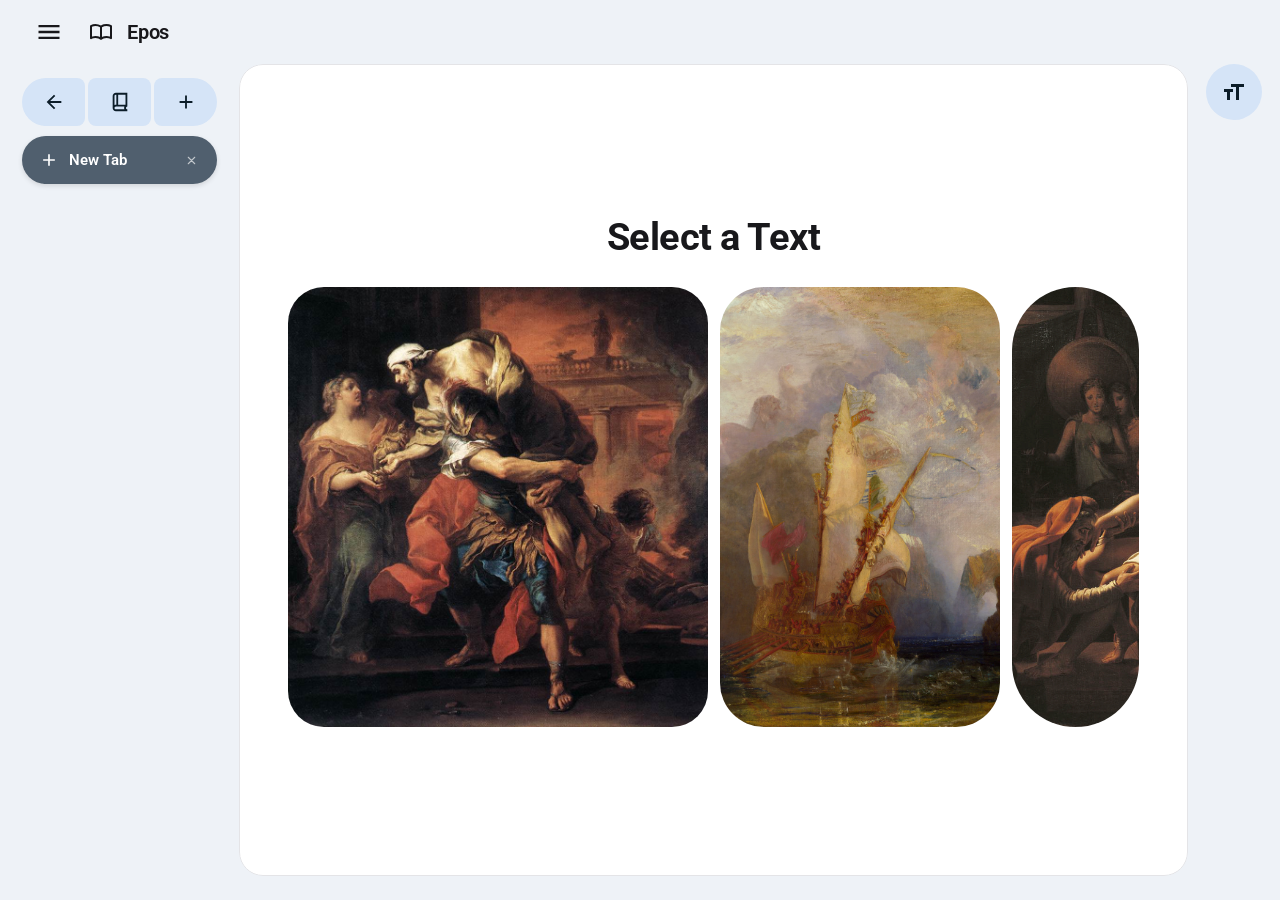
==== epos2.html @ d575ce5f "split app.js into multiple separate smaller modules" ====
<!DOCTYPE html>
<html lang="en" data-scansion="off">
<head>
<meta charset="utf-8">
<meta name="viewport" content="width=device-width, initial-scale=1.0">
<title>Epos - Classical Poetry Reader</title>
<link rel="preconnect" href="https://fonts.googleapis.com">
<link rel="preconnect" href="https://fonts.gstatic.com" crossorigin>
<link href="https://fonts.googleapis.com/css2?family=Gentium+Plus:ital,wght@0,400;0,700;1,400&family=Roboto:ital,wght@0,400;0,500;0,700;1,400&display=swap" rel="stylesheet">
<link rel="stylesheet" href="css/styles.css">
<script src="js/main.js" type="module" defer></script>
</head>
<body>

<!-- TOP BAR -->
<header class="top-bar">
  <div class="top-left">
    <button class="icon-button" id="btn-menu" aria-label="Main menu" aria-expanded="false" data-tip="Main Menu &amp; Settings">
      <svg class="icon"><use href="assets/icons.svg#i-menu"/></svg>
    </button>
    <button class="brand" id="btn-brand" data-tip="Epos - Classical Poetry Reader">
      <span class="brand-icon"><svg class="icon"><use href="assets/icons.svg#i-logo"/></svg></span>
      <span class="brand-title" id="brand-title">Epos</span>
    </button>
  </div>
  <nav class="progress" id="progress" aria-label="Books" hidden>
    <div class="segments" id="segments"></div>
  </nav>
  <div class="top-right"></div>
</header>

<!-- HAMBURGER DRAWER -->
<div class="popover drawer" id="drawer" role="menu">
  <button class="drawer-item" data-action="settings" role="menuitem">
    <span>Settings &amp; Options</span><svg class="icon"><use href="assets/icons.svg#i-gear"/></svg>
  </button>
  <button class="drawer-item" id="drawer-palette" data-action="palette" role="menuitem" aria-haspopup="true">
    <span>Color Palette</span><svg class="icon"><use href="assets/icons.svg#i-chevron-right"/></svg>
  </button>
  <button class="drawer-item" data-action="about" role="menuitem">
    <span>About Epos</span><svg class="icon"><use href="assets/icons.svg#i-info"/></svg>
  </button>
</div>

<!-- COLOR PALETTE SUBMENU -->
<div class="popover submenu" id="palette-menu" role="menu" aria-label="Color palette"></div>

<div class="shell">
  <!-- LEFT: vertical tabs -->
  <aside class="sidebar" id="sidebar">
    <!-- Collapse / notebook / new tab sit above the tabs, so the collapse arrow stays in the same spot as the round button it turns into -->
    <div class="add-split">
      <button class="add-half collapse-btn" id="btn-collapse-tabs" data-tip="Collapse tabs" aria-label="Collapse tabs" aria-expanded="true">
        <svg class="icon icon-arrow"><use href="assets/icons.svg#i-arrow-left"/></svg>
        <svg class="icon icon-list"><use href="assets/icons.svg#i-list"/></svg>
      </button>
      <button class="add-half" id="btn-add-notebook" data-tip="Open Notebook" aria-label="Open Notebook">
        <svg class="icon"><use href="assets/icons.svg#i-book2"/></svg>
      </button>
      <button class="add-half" id="btn-add-tab" data-tip="Open new tab" aria-label="Open new tab">
        <svg class="icon"><use href="assets/icons.svg#i-plus"/></svg>
      </button>
    </div>
    <div class="tab-list" id="tab-list" role="tablist" aria-orientation="vertical"></div>
  </aside>

  <!-- CENTER: views -->
  <div class="main" id="main">
    <div class="view empty-state" id="view-empty">
      <h2 class="home-title">Select a Text</h2>
      <div class="home-carousel" id="home-carousel" role="list" aria-label="Choose a work to read"></div>
    </div>

    <!-- Every open tab owns a view in here; one or two are shown -->
    <div class="panes" id="panes" hidden>
      <div class="pair-divider" id="pair-divider" role="separator" aria-orientation="vertical"
           data-tip="Drag to resize the two panes (double-click to reset)">
        <div class="pair-divider-pill"></div>
      </div>
      <div class="view view-notebook tab-view" id="view-notebook" hidden>
        <section class="pane notebook-pane" id="notebook-pane">
          <header class="nb-header">
            <div>
              <h1 class="nb-title">Notebook</h1>
              <p class="nb-count" id="nb-count">0 notes</p>
            </div>
            <button class="btn-new-note" id="btn-new-note"><svg class="icon"><use href="assets/icons.svg#i-plus"/></svg>New Note</button>
          </header>
          <div class="note-grid" id="note-grid" hidden></div>
          <p class="nb-empty" id="nb-empty">No notes yet. Click a word in any text and use the note icon, or add one here.</p>
          <div class="nb-divider" role="separator"><span>Bookmarks</span><span class="nb-divider-count" id="nb-bm-count"></span></div>
          <div class="bm-list" id="bm-list"></div>
          <p class="nb-empty" id="bm-empty">No bookmarks yet. Click a word and use the bookmark icon in its popup.</p>
        </section>
      </div>
    </div>
    <div class="drop-hint" id="drop-hint">Open in split view</div>

    <div class="view" id="view-settings" hidden>
      <div class="settings-page">
        <h1 class="settings-title">Reading &amp; Work Options</h1>
        <p class="settings-subtitle">Reader configuration, color palette &amp; active classical text</p>
        <div class="settings-section-title">Active Epic</div>
        <div class="settings-chips" id="settings-chips"></div>
        <div class="settings-section-title">Color Palette</div>
        <div class="settings-chips" id="palette-chips"></div>
      </div>
    </div>
  </div>

  <!-- RIGHT: toolbar -->
  <aside class="toolbar">
    <div class="tool-bar" id="tool-bar">
      <button class="tool-toggle" id="btn-tools" data-tip="Show tools" aria-label="Show tools" aria-expanded="false" aria-controls="tool-bar">
        <svg class="icon icon-open"><use href="assets/icons.svg#i-format-size"/></svg>
        <svg class="icon icon-close"><use href="assets/icons.svg#i-close"/></svg>
      </button>
      <button class="tool-btn" id="btn-split" style="--i: 0" data-tip="Parallel English" aria-label="Toggle parallel translation" aria-pressed="false">
        <svg class="icon"><use href="assets/icons.svg#i-split"/></svg>
      </button>
      <button class="tool-btn" id="btn-meter" style="--i: 1" data-tip="Poetic Scansion" aria-label="Toggle poetic scansion" aria-pressed="false">
        <svg class="icon"><use href="assets/icons.svg#i-meter"/></svg>
      </button>
      <button class="tool-btn" id="btn-text" style="--i: 2" data-tip="Text Options" aria-label="Text formatting options" aria-expanded="false">
        <svg class="icon"><use href="assets/icons.svg#i-text"/></svg>
      </button>
      <button class="tool-btn" id="btn-popups" style="--i: 3" data-tip="View Options" aria-label="View options" aria-expanded="false">
        <svg class="icon"><use href="assets/icons.svg#i-popups"/></svg>
      </button>
    </div>

    <div class="popover flyout" id="popups-flyout">
      <div class="flyout-header">
        <span>View Options</span>
        <button class="btn-close" data-close="popups-flyout" aria-label="Close"><svg class="icon"><use href="assets/icons.svg#i-close"/></svg></button>
      </div>
      <button class="switch-row" id="sw-words" role="switch" aria-checked="true">
        <span class="switch-text"><span class="switch-title">Word definitions</span><span class="switch-sub">Show the gloss when you click a word</span></span>
        <span class="switch" aria-hidden="true"></span>
      </button>
      <button class="switch-row" id="sw-notes" role="switch" aria-checked="true">
        <span class="switch-text"><span class="switch-title">Notes in popups</span><span class="switch-sub">Show the note button and saved notes in the gloss</span></span>
        <span class="switch" aria-hidden="true"></span>
      </button>
      <button class="switch-row" id="sw-caesura" role="switch" aria-checked="true">
        <span class="switch-text"><span class="switch-title">Caesurae</span><span class="switch-sub">Mark each caesura with ‖ when scansion is on</span></span>
        <span class="switch" aria-hidden="true"></span>
      </button>
      <button class="switch-row" id="sw-synizesis" role="switch" aria-checked="true">
        <span class="switch-text"><span class="switch-title">Synizesis &amp; consonantal i</span><span class="switch-sub">Underline vowels run together into one syllable</span></span>
        <span class="switch" aria-hidden="true"></span>
      </button>
    </div>

    <div class="popover flyout" id="flyout">
      <div class="flyout-header">
        <span>Text Appearance</span>
        <button class="btn-close" data-close="flyout" aria-label="Close"><svg class="icon"><use href="assets/icons.svg#i-close"/></svg></button>
      </div>
      <div class="flyout-group">
        <div class="size-row">
          <svg class="icon size-icon sm" aria-hidden="true"><use href="assets/icons.svg#i-textsize"/></svg>
          <div class="m3-slider" id="size-slider" style="--pct:0.5625">
            <input class="ms-input" id="font-size" type="range" min="1.0" max="1.8" step="0.05" value="1.45" aria-label="Text size">
            <span class="ms-track ms-left"></span>
            <span class="ms-track ms-right"></span>
            <span class="ms-handle"></span>
          </div>
          <svg class="icon size-icon lg" aria-hidden="true"><use href="assets/icons.svg#i-textsize"/></svg>
        </div>
      </div>
      <div class="flyout-group">
        <span class="flyout-label">Font</span>
        <div class="pill-group" data-var="--reading-font">
          <button class="pill-opt active" data-value="'Roboto', system-ui, sans-serif" data-tip="Roboto" aria-label="Roboto font"><span class="pill-text" style="font-family: 'Roboto', system-ui, sans-serif">Roboto</span></button>
          <button class="pill-opt" data-value="'Gentium Plus', Georgia, serif" data-tip="Gentium Plus" aria-label="Gentium Plus font"><span class="pill-text" style="font-family: 'Gentium Plus', Georgia, serif">Gentium Plus</span></button>
        </div>
      </div>
      <div class="flyout-group">
        <span class="flyout-label">Line Spacing</span>
        <div class="pill-group" data-var="--reading-line-height">
          <button class="pill-opt" data-value="1.3" data-tip="Tight" aria-label="Tight line spacing"><svg class="icon"><use href="assets/icons.svg#i-ls1"/></svg></button>
          <button class="pill-opt active" data-value="1.45" data-tip="Normal" aria-label="Normal line spacing"><svg class="icon"><use href="assets/icons.svg#i-ls2"/></svg></button>
          <button class="pill-opt" data-value="1.8" data-tip="Relaxed" aria-label="Relaxed line spacing"><svg class="icon"><use href="assets/icons.svg#i-ls3"/></svg></button>
          <button class="pill-opt" data-value="2.2" data-tip="Loose" aria-label="Loose line spacing"><svg class="icon"><use href="assets/icons.svg#i-ls4"/></svg></button>
        </div>
      </div>
      <div class="flyout-group">
        <span class="flyout-label">Pane Margins</span>
        <div class="pill-group" data-var="--reading-padding">
          <button class="pill-opt" data-value="20px" data-tip="Compact" aria-label="Compact margins"><svg class="icon"><use href="assets/icons.svg#i-mg1"/></svg></button>
          <button class="pill-opt active" data-value="36px" data-tip="Normal" aria-label="Normal margins"><svg class="icon"><use href="assets/icons.svg#i-mg2"/></svg></button>
          <button class="pill-opt" data-value="54px" data-tip="Wide" aria-label="Wide margins"><svg class="icon"><use href="assets/icons.svg#i-mg3"/></svg></button>
        </div>
      </div>
    </div>
  </aside>
</div>

<!-- SWITCH WORK PICKER -->
<div class="popover picker" id="picker" role="dialog" aria-labelledby="picker-title">
  <div class="panel-header">
    <span class="panel-title" id="picker-title">Switch Tab Work</span>
    <button class="btn-close" data-close="picker" aria-label="Close"><svg class="icon"><use href="assets/icons.svg#i-close"/></svg></button>
  </div>
  <div id="work-list"></div>
  <div class="book-picker" id="book-picker" hidden>
    <button class="btn-back" id="btn-back"><svg class="icon"><use href="assets/icons.svg#i-chevron-left"/></svg>All Works</button>
    <div class="books-grid" id="books-grid"></div>
  </div>
</div>

<!-- TAB HOVER CARD -->
<div class="popover hover-card" id="hover-card">
  <div>
    <div class="hover-cite" id="hover-cite"></div>
    <div class="hover-desc" id="hover-desc"></div>
  </div>
  <button class="btn-hover-switch" id="btn-hover-switch">
    <svg class="icon"><use href="assets/icons.svg#i-switch"/></svg><span>Switch Work</span>
  </button>
</div>

<!-- WORD DEFINITION CARD -->
<div class="word-card" id="word-card" role="dialog" aria-live="polite">
  <button class="card-bookmark" id="card-bookmark" data-tip="Bookmark this line" aria-label="Bookmark this line" aria-pressed="false">
    <svg class="icon"><use href="assets/icons.svg#i-bookmark"/></svg>
  </button>
  <button class="card-note" id="card-note" data-tip="Add note" aria-label="Add note" aria-expanded="false">
    <svg class="icon"><use href="assets/icons.svg#i-note"/></svg>
  </button>
  <div class="card-lemma" id="card-lemma"></div>
  <div class="card-morph" id="card-morph"></div>
  <div class="card-scan" id="card-scan" hidden></div>
  <div class="card-def" id="card-def"></div>
  <div class="card-user-note" id="card-user-note" hidden data-tip="Edit note">
    <svg class="icon"><use href="assets/icons.svg#i-snippet"/></svg>
    <p id="card-user-note-text"></p>
  </div>
</div>

<!-- NOTE BOX -->
<div class="popover note-box" id="note-box" role="dialog" aria-label="Note">
  <div class="note-box-title" id="note-title">Note</div>
  <textarea class="note-input" id="note-input" rows="5" placeholder="Write a note…" aria-label="Note text"></textarea>
</div>

<div class="toast" id="toast" role="status" aria-live="polite">
  <span>Tab closed</span>
  <button class="toast-undo" id="toast-undo">Undo</button>
</div>
<div class="tip" id="tip" role="tooltip"></div>

<!-- One reader is cloned from this for every text tab -->
<template id="tpl-reader">
  <div class="view view-reader reader tab-view" data-split="off">
    <div class="workspace">
      <div class="bm-rail" aria-hidden="true"></div>
      <section class="pane pane-original">
        <h1 class="book-title">Book I</h1>
        <div class="verses passage"></div>
      </section>
      <div class="divider" role="separator" aria-orientation="vertical"
           data-tip="Drag to resize panes (drag right past edge to collapse)">
        <div class="divider-pill"></div>
      </div>
      <section class="pane pane-translation">
        <h1 class="book-title">Book I</h1>
        <div class="verses translation"></div>
      </section>
    </div>
  </div>
</template>

</body>
</html>
---- css/styles.css ----
/* ==========================================================
     1. TOKENS
     ========================================================== */
  :root {
    --gray-50:  #fafafa;
    --gray-100: #f4f4f5;
    --gray-200: #e4e4e7;
    --gray-300: #d4d4d8;
    --gray-400: #a1a1aa;
    --gray-500: #71717a;
    --gray-600: #52525b;
    --gray-700: #3f3f46;
    --gray-800: #27272a;
    --gray-900: #18181b;

    /* Theme tokens (Material 3 roles). Monochrome by default; the palette menu swaps them. */
    --primary: #505F6E;
    --on-primary: #FFFFFF;
    --primary-container: #D5E4F7;
    --on-primary-container: #0C1D29;
    --secondary: #555F68;
    --secondary-container: #D9E3ED;
    --on-secondary-container: #121C23;

    --bg: color-mix(in srgb, var(--secondary-container) 45%, #ffffff);
    --surface: #ffffff;
    --text: var(--gray-900);
    --text-muted: var(--gray-500);
    /* Light tint used for fields and chips inside tinted popups */
    --soft: color-mix(in srgb, var(--secondary-container) 60%, #ffffff);

    --radius-sm: 8px;
    --radius-md: 16px;
    --radius-lg: 20px;
    --radius-xl: 24px;
    --radius-full: 9999px;

    /* Easing curves only — durations are set per transition. */
    --ease-spring: cubic-bezier(0.175, 0.885, 0.32, 1.275);
    --ease-bouncy: cubic-bezier(0.34, 1.56, 0.64, 1);

    --shadow-pop:  0 12px 36px rgba(0, 0, 0, 0.1);
    --shadow-pane: 0 2px 10px rgba(0, 0, 0, 0.02);
    /* Material elevation levels used by the note cards (1 = hovered, 3 = dragged) */
    --shadow-1: 0 1px 2px rgba(0, 0, 0, 0.3), 0 1px 3px 1px rgba(0, 0, 0, 0.15);
    --shadow-3: 0 1px 3px rgba(0, 0, 0, 0.3), 0 4px 8px 3px rgba(0, 0, 0, 0.15);

    /* Reading controls (changed live by the Text Options flyout) */
    --reading-font-size: 1.45rem;
    --reading-trans-font-size: 1.25rem;
    --reading-line-height: 1.45;
    --reading-padding: 36px;
    --reading-font: 'Roboto', system-ui, sans-serif;
    /* One gap between any two windows (tab split and English side by side) */
    --pane-gap: 16px;
    /* Widest a lone reading pane gets; the book bar above it is held to the same width */
    --reader-max: 860px;

    --bookmark-fill-icon: url("data:image/svg+xml,%3Csvg xmlns='http://www.w3.org/2000/svg' viewBox='0 0 24 24'%3E%3Cpath d='M6.5 3.5h11v17L12 16.6l-5.5 3.9Z' fill='black' stroke='black' stroke-width='2.2' stroke-linejoin='round'/%3E%3C/svg%3E");
    --snippet-icon: url("data:image/svg+xml,%3Csvg xmlns='http://www.w3.org/2000/svg' viewBox='0 0 24 24'%3E%3Cpath d='M5,19H19V9.82L14.18,5H5V19Zm0,2q-0.83,0-1.41-0.59T3,19V5Q3,4.17 3.59,3.59T5,3H15l6,6V19q0,0.82-0.59,1.41T19,21H5Zm2-4H17V15H7v2Zm0-4H17V11H7v2ZM7,9h7V7H7V9ZM5,19V5V9.82V19Z'/%3E%3C/svg%3E");
  }

  /* ==========================================================
     2. BASE
     ========================================================== */
  *, *::before, *::after { box-sizing: border-box; margin: 0; padding: 0; }

  html, body { height: 100%; overflow: hidden; }

  body {
    font-family: 'Roboto', system-ui, sans-serif;
    background: var(--bg);
    color: var(--text);
    -webkit-font-smoothing: antialiased;
  }

  button, input, textarea, select { font: inherit; color: inherit; }
  button { background: none; border: 0; cursor: pointer; }

  :focus { outline: none; }
  :focus-visible { outline: 2px solid var(--primary); outline-offset: 2px; }

  [hidden] { display: none !important; }

  body.resizing, body.resizing * { user-select: none; cursor: col-resize !important; }

  .icon {
    width: 24px; height: 24px; flex-shrink: 0;
    fill: none; stroke: currentColor; stroke-width: 2;
    stroke-linecap: round; stroke-linejoin: round;
  }

  /* Shared popover behaviour: hidden until .open, bounces in from --from */
  .popover {
    position: fixed;
    background: var(--surface);
    border: 1px solid var(--gray-200);
    box-shadow: var(--shadow-pop);
    opacity: 0;
    pointer-events: none;
    transform: var(--from, none);
    transition: opacity 160ms ease, transform 400ms var(--ease-bouncy);
  }
  .popover.open { opacity: 1; pointer-events: auto; transform: none; }

  /* Menu rows pop in one after another */
  @keyframes itemIn { from { opacity: 0; transform: translateY(-10px) scale(0.94); } to { opacity: 1; transform: none; } }
  .popover.open :is(.drawer-item, .sub-item, .work-item, .flyout-group, .switch-row, .btn-hover-switch) { animation: itemIn 420ms var(--ease-bouncy) backwards; }
  .popover.open :is(.drawer-item, .sub-item, .work-item, .flyout-group, .switch-row):nth-child(2) { animation-delay: 38ms; }
  .popover.open :is(.drawer-item, .sub-item, .work-item, .flyout-group, .switch-row):nth-child(3) { animation-delay: 76ms; }
  .popover.open :is(.drawer-item, .sub-item, .work-item, .flyout-group, .switch-row):nth-child(4) { animation-delay: 114ms; }
  .popover.open :is(.drawer-item, .sub-item, .work-item, .flyout-group, .switch-row):nth-child(n+5) { animation-delay: 150ms; }

  /* Small round close buttons (picker, flyouts) */
  .btn-close {
    width: 32px; height: 32px;
    border-radius: var(--radius-full);
    display: grid; place-items: center;
    color: var(--on-primary-container);
    transition: background-color 120ms ease, transform 150ms var(--ease-spring);
  }
  .btn-close:hover { background: color-mix(in srgb, var(--on-primary-container) 12%, transparent); transform: scale(1.1); }
  .btn-close .icon { width: 16px; height: 16px; }

  /* ==========================================================
     3. TOP BAR
     ========================================================== */
  .top-bar {
    position: fixed; top: 0; left: 0; right: 0;
    height: 64px;
    display: flex; align-items: center; justify-content: space-between; gap: 24px;
    padding: 0 16px;
    background: var(--bg);
    z-index: 50;
  }
  .top-left { display: flex; align-items: center; gap: 12px; width: 240px; flex-shrink: 0; }
  .top-right { width: 64px; flex-shrink: 0; }

  .icon-button {
    width: 44px; height: 44px;
    border-radius: var(--radius-full);
    display: grid; place-items: center;
    transition: background-color 150ms ease, transform 150ms ease;
  }
  .icon-button:hover { background: var(--gray-200); }
  .icon-button:active { transform: scale(0.95); }
  /* Main menu: its centre sits over the centre of the tab icons below (12px shell + 10px sidebar + 1px border + 16px tab padding + half an icon) */
  #btn-menu { width: 48px; height: 48px; margin-left: calc(12px + 10px + 1px + 16px + 10px - 16px - 24px); }
  #btn-menu .icon { width: 28px; height: 28px; }

  .brand { display: flex; align-items: center; gap: 10px; user-select: none; }
  .brand-icon { width: 32px; height: 32px; display: grid; place-items: center; }
  .brand-title { font-size: 20px; font-weight: 600; letter-spacing: -0.2px; }

  /* Segmented book selector. It is placed over the reading area by alignProgress() in app.js (same centre, and the
     same width as the reading pane); the left/width here only hold until the script has measured. */
  .progress {
    position: absolute; top: 0; bottom: 0;
    left: 280px; width: calc(100% - 384px); max-width: var(--reader-max);
    display: flex; align-items: center;
  }
  .segments {
    display: flex; align-items: center; gap: 6px;
    width: 100%;
    padding: 6px 12px;
    background: var(--primary-container);
    border-radius: var(--radius-full);
  }
  .segment {
    flex: 1;
    height: 10px;
    background: color-mix(in srgb, var(--secondary) 40%, var(--primary-container));
    border-radius: var(--radius-full);
    display: flex; align-items: center; justify-content: center;
    font-size: 11px; font-weight: 700; letter-spacing: 0.5px;
    color: transparent;
    transition: flex 260ms var(--ease-bouncy), height 260ms var(--ease-bouncy),
                background-color 260ms ease, transform 260ms var(--ease-bouncy);
  }
  .segment:hover:not(.active) { background: var(--secondary); transform: scaleY(1.3); }
  .segment.active {
    flex: 1.45;
    height: 24px;
    background: var(--primary);
    color: var(--on-primary);
    box-shadow: 0 2px 6px rgba(0, 0, 0, 0.16);
    animation: bookActiveBounce 420ms var(--ease-spring) both;
  }
  .segment.ripple-left  { animation: rippleLeft  360ms cubic-bezier(0.2, 0.8, 0.4, 1); }
  .segment.ripple-right { animation: rippleRight 360ms cubic-bezier(0.2, 0.8, 0.4, 1); }

  @keyframes bookActiveBounce { 0% { transform: scale(0.85); } 50% { transform: scale(1.12); } 100% { transform: scale(1); } }
  @keyframes rippleLeft  { 35% { transform: translateX(-4px) scale(0.96); } }
  @keyframes rippleRight { 35% { transform: translateX(4px)  scale(0.96); } }

  /* Hamburger drawer */
  .drawer {
    --from: translateY(-14px) scale(0.9);
    transform-origin: top left;
    top: 64px; left: 12px;
    width: 280px;
    padding: 8px;
    border: 0;
    border-radius: 28px;
    background: var(--primary-container);
    color: var(--on-primary-container);
    z-index: 270;
  }
  .drawer-item {
    display: flex; align-items: center; justify-content: space-between; gap: 14px;
    width: 100%;
    padding: 18px 20px;
    border-radius: 20px;
    font-size: 16px; font-weight: 500;
    text-align: left;
    transition: background-color 140ms ease;
  }
  .drawer-item:hover, .drawer-item.open { background: color-mix(in srgb, var(--on-primary-container) 10%, transparent); }

  /* Submenu that sits further out (palette picker) */
  .submenu {
    --from: translateX(-16px) scale(0.9);
    transform-origin: left top;
    width: 270px;
    padding: 8px;
    border: 0;
    border-radius: 24px;
    background: color-mix(in srgb, var(--secondary-container) 30%, #ffffff);
    color: var(--text);
    z-index: 275;
  }
  .sub-item {
    display: flex; align-items: center; gap: 16px;
    width: 100%;
    padding: 14px 16px;
    border-radius: 20px;
    font-size: 15.5px; font-weight: 500;
    text-align: left;
    transition: background-color 140ms ease;
  }
  .sub-item:hover { background: color-mix(in srgb, var(--text) 8%, transparent); }
  .sub-item.active { background: var(--secondary-container); color: var(--on-secondary-container); }
  .sub-lead { width: 24px; height: 24px; flex-shrink: 0; display: grid; place-items: center; }
  .sub-dot { width: 18px; height: 18px; border-radius: 50%; box-shadow: inset 0 0 0 1px rgba(0,0,0,.14); }
  .sub-check { display: none; width: 22px; height: 22px; }
  .sub-item.active .sub-check { display: block; }
  .sub-item.active .sub-dot { display: none; }

  /* ==========================================================
     4. LAYOUT SHELL
     ========================================================== */
  .shell {
    display: flex; gap: 12px;
    height: calc(100% - 64px);
    margin-top: 64px;
    padding: 0 12px 12px;
  }

  /* Left: vertical tabs */
  .sidebar {
    display: flex; flex-direction: column;
    width: 215px; flex-shrink: 0;
    height: calc(100% - 12px);
    padding: 14px 10px;
    border-radius: var(--radius-xl);
    overflow-y: auto;
    z-index: 30;
    transition: width 560ms var(--ease-bouncy);
  }
  .tab-list { display: flex; flex-direction: column; gap: 8px; }
  /* The button bar is first in the sidebar, the tabs follow it */
  .add-split + .tab-list:not(:empty) { margin-top: 10px; }

  .tab {
    display: flex; align-items: center; justify-content: space-between;
    height: 48px;
    padding: 0 14px 0 16px;
    border-radius: var(--radius-full);
    background: var(--surface);
    border: 1px solid var(--gray-200);
    color: var(--text-muted);
    font-size: 14.5px; font-weight: 500;
    cursor: pointer;
    user-select: none;
    transition: background-color 160ms ease, color 160ms ease, border-color 160ms ease;
  }
  .tab:hover { background: var(--gray-100); color: var(--text); border-color: var(--gray-300); }
  .tab.active {
    background: var(--primary);
    color: var(--on-primary);
    border-color: transparent;
    font-weight: 600;
    box-shadow: 0 2px 5px rgba(0, 0, 0, 0.12);
  }
  .tab-left { display: flex; align-items: center; gap: 10px; min-width: 0; flex: 1; }
  .tab-icon { width: 20px; height: 20px; }
  .tab-title { white-space: nowrap; overflow: hidden; text-overflow: ellipsis; font-size: 14.5px; font-weight: 600; }
  .tab-close {
    width: 22px; height: 22px;
    border-radius: var(--radius-full);
    display: grid; place-items: center;
    opacity: 0.65;
    flex-shrink: 0;
    transition: background-color 130ms ease, opacity 130ms ease, transform 130ms ease;
  }
  .tab-close .icon { width: 13px; height: 13px; }
  .tab-close:hover { opacity: 1; background: rgba(255, 255, 255, 0.2); transform: scale(1.1); }
  .tab:not(.active) .tab-close:hover { background: var(--gray-200); }

  /* Collapse, notebook and new tab: three parts of one pill (same cut as a split tab pair) */
  .add-split { display: flex; gap: 3px; transition: gap 300ms ease; }
  .add-half {
    flex: 1 1 0; min-width: 0;
    display: grid; place-items: center;
    height: 48px;
    overflow: hidden;
    background: var(--primary-container);
    color: var(--on-primary-container);
    border-radius: 8px;
    transition: background-color 160ms ease, transform 160ms var(--ease-spring),
                flex-grow 560ms var(--ease-bouncy), opacity 160ms ease, height 560ms var(--ease-bouncy),
                border-radius 560ms var(--ease-bouncy);
  }
  .add-half:first-child { border-radius: 24px 8px 8px 24px; }
  .add-half:last-child  { border-radius: 8px 24px 24px 8px; }
  .add-half:hover { background: color-mix(in srgb, var(--primary-container) 86%, #000); transform: translateY(-1px); }
  .add-half:active { transform: scale(0.97); }
  .add-half .icon { width: 22px; height: 22px; }

  /* Collapse: the tab list and the buttons fold into one round button that opens them again */
  .collapse-btn .icon { grid-area: 1 / 1; transition: opacity 160ms ease, transform 560ms var(--ease-bouncy); }
  .collapse-btn .icon-list { opacity: 0; transform: rotate(-90deg) scale(0.5); }
  .sidebar.collapsed { width: 76px; overflow: hidden; }
  .sidebar.collapsed .tab-list {
    opacity: 0; visibility: hidden; pointer-events: none; height: 0; overflow: hidden;
    transition: opacity 120ms ease, visibility 0s linear 200ms, height 0s linear 200ms;
  }
  .sidebar.collapsed .add-split + .tab-list { margin-top: 0; }
  .sidebar.collapsed .add-split { gap: 0; }
  .sidebar.collapsed .add-half:not(.collapse-btn) { flex-grow: 0.0001; opacity: 0; pointer-events: none; }
  .sidebar.collapsed .collapse-btn { height: 56px; border-radius: 28px; }
  .sidebar.collapsed .collapse-btn .icon-arrow { opacity: 0; transform: rotate(90deg) scale(0.5); }
  .sidebar.collapsed .collapse-btn .icon-list { opacity: 1; transform: none; }

  /* Opening the sidebar again: once the button bar has begun to open, the tabs bubble out of it and drop into place.
     Each tab starts up at the bar (shrunken and transparent) and the lower ones follow a beat later.
     app.js adds .bubbling (and sets --i) only for that moment, so ordinary re-renders of the list don't replay it. */
  .add-split { position: relative; z-index: 2; }          /* the tabs slide out from behind the bar */
  .sidebar.bubbling .tab-list > * {
    transform-origin: top center;
    animation: tabBubble 640ms var(--ease-bouncy) backwards;
    animation-delay: calc(160ms + var(--i, 0) * 60ms);    /* 160ms: the small pause after the bar starts opening */
  }
  @keyframes tabBubble {
    from { opacity: 0; transform: translateY(calc((var(--i, 0) + 1) * -56px)) scale(0.5); }
    35%  { opacity: 1; }
  }

  /* Tab hover card */
  .hover-card {
    --from: translateX(14px) scale(0.92);
    transform-origin: left center;
    z-index: 300;
    width: 168px;
    padding: 10px 12px;
    border: 0;
    border-radius: 18px;
    display: flex; flex-direction: column; gap: 8px;
    background: var(--primary-container);
    color: var(--on-primary-container);
    box-shadow: 0 10px 25px rgba(0, 0, 0, 0.1);
  }
  .hover-cite { font-size: 13px; font-weight: 700; letter-spacing: -0.2px; }
  .hover-desc { font-size: 11px; line-height: 1.2; opacity: 0.72; }
  .btn-hover-switch {
    display: flex; align-items: center; justify-content: center; gap: 6px;
    width: 100%; height: 28px;
    background: var(--soft);
    color: var(--on-secondary-container);
    border-radius: var(--radius-full);
    font-size: 11.5px; font-weight: 600;
    transition: background-color 140ms ease, color 140ms ease;
  }
  .btn-hover-switch:hover { background: var(--primary); color: var(--on-primary); }
  .btn-hover-switch .icon { width: 14px; height: 14px; }

  /* Right: vertical toolbar */
  .toolbar {
    position: relative;
    display: flex; flex-direction: column; align-items: center; gap: 12px;
    width: 68px; flex-shrink: 0;
    height: calc(100% - 12px);
    padding: 0 2px;
    z-index: 40;
  }
  /* One bar, the same colour as the new-tab buttons. Collapsed it is a circle holding a single button;
     opened it springs out into a pill that holds every tool. */
  .tool-bar {
    --tools: 4;
    position: relative;
    display: flex; flex-direction: column; align-items: center; gap: 8px;
    width: 56px; height: 56px; padding: 4px;
    background: var(--primary-container);
    color: var(--on-primary-container);
    border-radius: 28px;
    transition: height 300ms cubic-bezier(0.4, 0, 0.2, 1), background-color 150ms ease;
  }
  .tool-bar:not(.open):hover { background: color-mix(in srgb, var(--primary-container) 86%, #000); }
  .tool-bar.open { height: calc(56px + var(--tools) * 56px); transition: height 640ms var(--ease-bouncy), background-color 150ms ease; }

  .tool-toggle, .tool-btn {
    position: relative; flex-shrink: 0;
    width: 48px; height: 48px;
    border-radius: var(--radius-full);
    display: grid; place-items: center;
    color: var(--on-primary-container);
  }
  .tool-toggle { transition: background-color 150ms ease; }
  .tool-bar.open .tool-toggle:hover { background: color-mix(in srgb, var(--on-primary-container) 12%, transparent); }
  .tool-toggle .icon { grid-area: 1 / 1; transition: opacity 160ms ease, transform 420ms var(--ease-bouncy); }
  .tool-toggle .icon-close { opacity: 0; transform: rotate(-90deg) scale(0.5); }
  .tool-bar.open .tool-toggle .icon-open { opacity: 0; transform: rotate(90deg) scale(0.5); }
  .tool-bar.open .tool-toggle .icon-close { opacity: 1; transform: none; }

  .tool-btn { transition: background-color 150ms ease, color 150ms ease, transform 150ms var(--ease-spring); }
  .tool-btn:hover { background: color-mix(in srgb, var(--on-primary-container) 12%, transparent); transform: scale(1.06); }
  .tool-btn.active, .tool-btn.active:hover { background: var(--primary); color: var(--on-primary); }
  .tool-btn.disabled { opacity: 0.35; cursor: not-allowed; }
  .tool-btn.disabled:hover { background: none; transform: none; }
  /* Tools are hidden while collapsed and pop in one after another as the bar opens */
  .tool-bar:not(.open) .tool-btn { opacity: 0; visibility: hidden; pointer-events: none; transition: opacity 90ms ease, visibility 0s linear 90ms; }
  .tool-bar.open .tool-btn { animation: toolIn 520ms var(--ease-bouncy) backwards; animation-delay: calc(var(--i, 0) * 50ms + 90ms); }
  @keyframes toolIn { from { opacity: 0; transform: scale(0.4) translateY(-12px); } }

  /* Flyouts (Text Options, View Options): the main menu's look. Tops line up with their buttons in the open bar. */
  .flyout {
    --from: translateX(18px) scale(0.92);
    transform-origin: right top;
    position: absolute;
    right: 76px;
    width: 290px;
    padding: 14px 12px 12px;
    border: 0;
    border-radius: 28px;
    background: var(--primary-container);
    color: var(--on-primary-container);
    display: flex; flex-direction: column; gap: 14px;
    z-index: 280;
  }
  #flyout { top: 174px; }
  #popups-flyout { top: 230px; }
  .flyout-header {
    display: flex; justify-content: space-between; align-items: center;
    padding: 4px 8px 0 12px;
    font-size: 12px; font-weight: 700; text-transform: uppercase; letter-spacing: 0.6px;
  }
  .flyout-group { display: flex; flex-direction: column; gap: 8px; padding: 0 8px; }
  .flyout-label { font-size: 15px; font-weight: 600; padding-left: 4px; }

  .switch-row {
    display: flex; align-items: center; justify-content: space-between; gap: 14px;
    width: 100%; padding: 16px 12px;
    border-radius: 20px;
    text-align: left;
    transition: background-color 140ms ease;
  }
  .switch-row:hover { background: color-mix(in srgb, var(--on-primary-container) 10%, transparent); }
  .switch-text { display: flex; flex-direction: column; gap: 2px; min-width: 0; }
  .switch-title { font-size: 16px; font-weight: 500; }
  .switch-sub { font-size: 12px; line-height: 1.25; opacity: 0.72; }
  .switch {
    position: relative; flex-shrink: 0;
    width: 44px; height: 26px;
    border-radius: var(--radius-full);
    background: color-mix(in srgb, var(--secondary) 40%, var(--primary-container));
    transition: background-color 160ms ease;
  }
  .switch::after {
    content: ''; position: absolute; top: 3px; left: 3px;
    width: 20px; height: 20px;
    border-radius: var(--radius-full);
    background: #fff;
    box-shadow: 0 1px 3px rgba(0, 0, 0, 0.25);
    transition: transform 200ms var(--ease-spring);
  }
  .switch-row[aria-checked="true"] .switch { background: var(--primary); }
  .switch-row[aria-checked="true"] .switch::after { transform: translateX(18px); }

  /* Connected button group: outer ends round, inner corners tight, the selected one morphs into a full pill */
  .pill-group { display: flex; gap: 3px; }
  .pill-opt {
    flex: 1 1 0;
    height: 48px;
    display: grid; place-items: center;
    background: var(--soft);
    color: var(--on-secondary-container);
    border-radius: 8px;
    transition: border-radius 340ms var(--ease-bouncy), flex-grow 340ms var(--ease-bouncy),
                background-color 200ms ease, color 200ms ease, transform 200ms var(--ease-bouncy);
  }
  .pill-opt:first-child { border-radius: 24px 8px 8px 24px; }
  .pill-opt:last-child  { border-radius: 8px 24px 24px 8px; }
  .pill-opt:hover:not(.active) { background: color-mix(in srgb, var(--soft) 84%, var(--primary)); }
  .pill-opt:active { transform: scale(0.93); }
  .pill-opt.active, .pill-opt.active:first-child, .pill-opt.active:last-child {
    flex-grow: 1.45;
    background: var(--primary);
    color: var(--on-primary);
    border-radius: 24px;
  }
  .pill-text { font-size: 15px; font-weight: 500; white-space: nowrap; }
  .pill-opt.active .icon { animation: optPop 420ms var(--ease-bouncy); }
  @keyframes optPop { 0% { transform: scale(0.6) rotate(-8deg); } 100% { transform: none; } }

  /* Material 3 Expressive slider: split track, vertical handle, end dot */
  .size-row { display: flex; align-items: center; gap: 10px; }
  .size-icon.sm { width: 16px; height: 16px; }
  .size-icon.lg { width: 28px; height: 28px; }
  .m3-slider { --hw: 4px; --gap: 6px; position: relative; flex: 1; min-width: 0; height: 44px; }
  .ms-input {
    position: absolute; inset: 0; z-index: 2;
    width: 100%; height: 100%; margin: 0;
    opacity: 0; cursor: pointer;
    touch-action: none;
  }
  .ms-track { position: absolute; top: 50%; height: 16px; margin-top: -8px; }
  .ms-left {
    left: 0;
    width: max(0px, calc((100% - var(--hw)) * var(--pct) - var(--gap)));
    background: var(--primary);
    border-radius: 8px 2px 2px 8px;
    transition: width 100ms ease-out;
  }
  .ms-right {
    right: 0;
    left: calc((100% - var(--hw)) * var(--pct) + var(--hw) + var(--gap));
    background: var(--soft);
    border-radius: 2px 8px 8px 2px;
    transition: left 100ms ease-out;
  }
  .ms-right::after {
    content: ''; position: absolute; right: 6px; top: 50%;
    width: 4px; height: 4px; margin-top: -2px;
    border-radius: 50%;
    background: var(--primary);
  }
  .ms-handle {
    position: absolute; top: 50%;
    left: calc((100% - var(--hw)) * var(--pct));
    width: var(--hw); height: 36px; margin-top: -18px;
    border-radius: 3px;
    background: var(--primary);
    transition: left 100ms ease-out, transform 320ms var(--ease-bouncy);
  }
  .m3-slider:hover .ms-handle { transform: scaleY(1.1); }
  .m3-slider.dragging .ms-handle { transform: scale(0.7, 1.25); }
  .ms-input:focus-visible ~ .ms-handle { outline: 2px solid var(--primary); outline-offset: 3px; }

  /* ==========================================================
     5. MAIN CONTENT + VIEWS
     ========================================================== */
  .main {
    flex: 1; min-width: 0;
    height: calc(100% - 12px);
    position: relative;
    overflow: hidden;
    border-radius: var(--radius-xl);
  }
  .view { height: 100%; overflow-y: auto; }
  .view-reader, .view-notebook { overflow: hidden; }

  .empty-state {
    display: flex; flex-direction: column; align-items: center; justify-content: center; gap: 28px;
    padding: 32px clamp(16px, 4vw, 48px);
    background: var(--surface);
    border: 1px solid var(--gray-200);
    border-radius: var(--radius-xl);
    box-shadow: var(--shadow-pane);
    user-select: none;
    position: relative;
  }
  .home-title { font-size: clamp(1.7rem, 3vw, 2.4rem); font-weight: 700; letter-spacing: -0.5px; text-align: center; text-wrap: balance; }

  /* Opening a work: the home page fades out behind the loading indicator */
  .empty-state > .home-title, .empty-state > .home-carousel { transition: opacity 150ms ease; }
  .empty-state.loading > .home-title, .empty-state.loading > .home-carousel { opacity: 0; pointer-events: none; }

  /* Loading indicator: one solid morphing shape, no track or container (drawn by createLoader in app.js) */
  .m3-loader {
    position: absolute; inset: 0;
    display: grid; place-items: center;
    pointer-events: none;
    animation: loader-in 140ms ease-out both;
  }
  .m3-loader svg { width: 48px; height: 48px; fill: var(--primary); overflow: visible; }
  @keyframes loader-in { from { opacity: 0; transform: scale(0.6); } }

  /* Home screen: Material 3 Expressive multi-browse carousel (large, medium and small items).
     data-rank is each card's distance from the focused one; the focused card is always large. */
  .home-carousel {
    display: flex; gap: 12px;
    width: min(100%, 1000px);
    height: clamp(260px, 54vh, 440px);
  }
  .home-card {
    position: relative; overflow: hidden;
    flex: 1 1 0; min-width: 0;
    border-radius: 36px;
    background: var(--card-bg, var(--primary));   /* flat colour behind the artwork; the image itself is set inline on each card */
    background-size: cover;
    background-position: var(--card-pos, center);
    cursor: pointer;
    text-align: left;
    isolation: isolate;
    transition: flex-grow 560ms var(--ease-bouncy), border-radius 560ms var(--ease-bouncy), box-shadow 200ms ease;
  }
  .home-card[data-rank="0"] { flex-grow: 3.3; }
  .home-card[data-rank="1"] { flex-grow: 2.2; border-radius: 44px; }
  .home-card[data-rank="2"] { flex-grow: 1;   border-radius: 72px; }
  .home-card-scrim {
    position: absolute; inset: 0; z-index: -1;
    background: linear-gradient(to top, rgba(0, 0, 0, 0.74), rgba(0, 0, 0, 0) 58%);
    opacity: 0;
    transition: opacity 260ms ease;
  }
  .home-card.hot .home-card-scrim { opacity: 1; }
  .home-card-title {
    position: absolute; left: 28px; right: 28px; bottom: 24px;
    font-size: 1.7rem; font-weight: 700; letter-spacing: -0.3px;
    color: #fff;
    white-space: nowrap; overflow: hidden; text-overflow: ellipsis;
    opacity: 0; transform: translateY(10px);
    transition: opacity 220ms ease, transform 380ms var(--ease-bouncy);
  }
  .home-card.hot .home-card-title { opacity: 1; transform: none; transition-delay: 90ms; }
  /* Hovered: lifted by a shadow. Focused: a ring set off from the card by a small gap. */
  .home-card:hover, .home-card:focus-visible { z-index: 1; }
  .home-card:hover { box-shadow: var(--shadow-3); }
  .home-card:focus-visible { outline: 3px solid var(--secondary); outline-offset: 3px; }

  /* Switch Work picker (opened from a tab's hover card) */
  .picker {
    --from: translateY(-12px) scale(0.92);
    transform-origin: top left;
    width: 330px;
    padding: 10px 8px 8px;
    border: 0;
    border-radius: 28px;
    background: var(--primary-container);
    color: var(--on-primary-container);
    z-index: 260;
  }
  .panel-header { display: flex; justify-content: space-between; align-items: center; padding: 8px 8px 6px 18px; }
  .panel-title { font-size: 12px; font-weight: 700; text-transform: uppercase; letter-spacing: 0.5px; }

  .work-item {
    display: flex; align-items: center; justify-content: space-between;
    width: 100%;
    padding: 16px 20px;
    border-radius: 20px;
    text-align: left;
    transition: background-color 140ms ease, transform 220ms var(--ease-bouncy);
  }
  .work-item + .work-item { margin-top: 2px; }
  .work-item:hover { background: color-mix(in srgb, var(--on-primary-container) 10%, transparent); transform: translateX(3px); }
  .work-item.active, .work-item.active:hover { background: var(--primary); color: var(--on-primary); }
  .work-item .icon { width: 16px; height: 16px; }
  .work-name { display: block; font-size: 16px; font-weight: 500; }
  .work-author { display: block; font-size: 12px; opacity: 0.72; }

  .book-picker { margin-top: 6px; }
  .btn-back {
    display: flex; align-items: center; gap: 4px;
    padding: 6px 14px; margin: 4px 0 8px;
    font-size: 12px; font-weight: 700;
  }
  .btn-back .icon { width: 14px; height: 14px; }
  .books-grid {
    display: grid; grid-template-columns: repeat(4, 1fr); gap: 6px;
    max-height: 240px; overflow-y: auto;
    padding: 0 8px 6px;
  }
  .book-cell {
    height: 44px;
    border-radius: 14px;
    background: var(--soft);
    color: var(--on-secondary-container);
    font-size: 13px; font-weight: 600;
    transition: background-color 140ms ease, transform 140ms var(--ease-spring);
  }
  .book-cell:hover { background: color-mix(in srgb, var(--secondary-container) 60%, var(--primary)); transform: scale(1.06); }
  .book-cell.active { background: var(--primary); color: var(--on-primary); }

  /* ==========================================================
     6. READER (split panes)
     ========================================================== */
  .workspace { position: relative; display: flex; height: 100%; overflow: hidden; }

  /* Bookmark dots ride on the original pane's scrollbar. The rail sits over the scrollbar (placed from script,
     see positionRail in app.js); only the dots take clicks, so the scrollbar itself still drags. */
  .bm-rail { position: absolute; width: 14px; z-index: 6; pointer-events: none; display: none; }
  .bm-dot {
    position: absolute; left: 7px;   /* centred on the 14px scrollbar; top is set from script */
    width: 12px; height: 12px;
    transform: translate(-50%, -50%);
    border-radius: var(--radius-full);
    background: var(--primary);
    border: 2px solid var(--surface);
    box-sizing: border-box;
    pointer-events: auto; cursor: pointer;
    display: grid; place-items: center;
    transition: width 260ms var(--ease-bouncy), height 260ms var(--ease-bouncy), left 260ms var(--ease-bouncy),
                border-width 260ms ease, transform 140ms var(--ease-spring);
  }
  .bm-dot:hover { transform: translate(-50%, -50%) scale(1.15); }
  /* Scrolled close to a bookmark: the dot grows into a circle with a bookmark in it (the thumb's pill is hidden
     meanwhile, see .pane.bm-near). It grows leftwards so it is never clipped by the pane's edge. */
  .bm-dot.near { left: 4px; width: 22px; height: 22px; border-width: 0; }
  .bm-dot::after {
    content: '';
    width: 12px; height: 12px;
    background: var(--on-primary);
    -webkit-mask: var(--bookmark-fill-icon) center / contain no-repeat;
            mask: var(--bookmark-fill-icon) center / contain no-repeat;
    opacity: 0; transform: scale(0.4);
    transition: opacity 200ms ease, transform 260ms var(--ease-bouncy);
  }
  .bm-dot.near::after { opacity: 1; transform: scale(1); }

  .pane {
    height: 100%;
    padding: var(--reading-padding);
    background: var(--surface);
    border: 1px solid var(--gray-200);
    border-radius: var(--radius-xl);
    box-shadow: var(--shadow-pane);
    overflow: hidden auto;
    overscroll-behavior: contain;
    user-select: text;
    transition: padding 180ms ease;
  }

  /* Scrollbar: no track chrome, thumb is a pill in the active-book colour, kept clear of the rounded corners */
  .pane::-webkit-scrollbar { width: 14px; }
  .pane::-webkit-scrollbar-track {
    background: transparent;
    border: none;
    margin: var(--radius-xl) 0;
  }
  .pane::-webkit-scrollbar-thumb {
    background: var(--primary);
    border-radius: var(--radius-full);
    border: 4px solid transparent;
    background-clip: padding-box;
    min-height: 32px;   /* keep equal to THUMB_MIN in app.js: the bookmark dots are placed from it */
  }
  /* Near a bookmark the pill gives way to the bookmark's circle (see updateRailNear in app.js) */
  .pane.bm-near::-webkit-scrollbar-thumb { background: transparent; }
  .pane::-webkit-scrollbar-corner { background: transparent; }

  .pane-original {
    width: 100%; max-width: var(--reader-max); margin: 0 auto; flex-shrink: 0;
    /* max-width eases between its two values when a second tab opens or closes (see the split-tabs rule below) */
    transition: padding 180ms ease, max-width var(--grow-dur, 520ms) ease;
  }
  .reader[data-split="on"] .pane-original { max-width: none; min-width: 25%; margin: 0; }
  .workspace.snapping .pane-original { transition: width 320ms var(--ease-spring), padding 180ms ease; }

  .pane-translation {
    display: none;
    flex: 1 1 0;
    min-width: 0;
    transform-origin: right center;
    transition: opacity 220ms ease, transform 240ms var(--ease-spring), padding 180ms ease;
  }
  .reader[data-split="on"] .pane-translation { display: block; }
  .pane-translation.squash { opacity: 0.72; transform: scaleX(0.94); }
  .pane-translation.snap-target { opacity: 0.35; transform: scaleX(0.82) translateX(12px); }

  /* Resize handles: inside a reader (English pane) and between two split tabs */
  .divider, .pair-divider {
    display: none;
    width: var(--pane-gap); flex-shrink: 0;
    align-items: center; justify-content: center;
    cursor: col-resize;
    touch-action: none;
    user-select: none;
    z-index: 10;
  }
  .reader[data-split="on"] .divider { display: flex; }
  .divider-pill, .pair-divider-pill {
    width: 4px; height: 48px;
    background: var(--gray-300);
    border-radius: var(--radius-full);
    pointer-events: none;
    transition: background-color 150ms ease, transform 150ms ease, height 150ms ease;
  }
  .divider:hover .divider-pill, .divider.dragging .divider-pill,
  .pair-divider:hover .pair-divider-pill, .pair-divider.dragging .pair-divider-pill { background: var(--primary); transform: scaleX(1.4); height: 60px; }
  .divider.elastic .divider-pill { background: var(--gray-600); transform: scaleX(1.8); }
  .pair-divider.elastic .pair-divider-pill { background: var(--primary); transform: scaleX(1.8); height: 60px; }

  .book-title {
    font-family: var(--reading-font);
    font-size: 2.3rem; font-weight: 700; letter-spacing: -0.6px;
    text-align: center;
    margin-bottom: 24px;
  }

  /* The text block stays centered in its pane at any font size */
  .verses { display: flex; flex-direction: column; gap: 3px; width: max-content; margin-inline: auto; }
  /* Only a few 25-line chunks are in the page; spacers hold the height of the rest (see CHUNKS in app.js).
     The gap must match .verses and ROW_GAP in app.js. */
  .verse-chunk { display: flex; flex-direction: column; gap: 3px; }
  .chunk-spacer { flex: none; }

  .verse {
    position: relative;
    display: flex; align-items: baseline;
    font-family: var(--reading-font);
    font-size: var(--reading-font-size);
    line-height: var(--reading-line-height);
  }
  .verse-num {
    width: 44px; flex-shrink: 0;
    padding-right: 16px;
    font-size: 0.84rem; font-weight: 500;
    color: var(--secondary);
    text-align: right;
    user-select: none;
  }
  .verse-words { flex: 1; display: inline-flex; flex-wrap: nowrap; column-gap: 0.45em; }

  /* A bookmarked line carries a marker just past the right edge of the text block (inside the pane's padding).
     Positioned against the whole row, so it is centred on the line; absolute, so it adds nothing to the row
     height the chunker measures. Bookmarks are only added or removed from the word card. */
  .verse.bookmarked::after {
    content: '';
    position: absolute; left: calc(100% + 6px); top: 50%;
    width: 16px; height: 16px; margin-top: -8px;
    background: var(--primary);
    -webkit-mask: var(--bookmark-fill-icon) center / 14px no-repeat;
            mask: var(--bookmark-fill-icon) center / 14px no-repeat;
    pointer-events: none;
  }
  .verse.flash { animation: lineFlash 1200ms ease-out; }
  @keyframes lineFlash { 0%, 35% { background: var(--primary-container); } 100% { background: transparent; } }

  /* Min-height = one verse row (text line + word padding/margin) so the
     English lines stay level with the original. */
  .translation-line {
    display: flex; align-items: baseline;
    min-height: calc(var(--reading-font-size) * var(--reading-line-height) + 6px);
    padding: 0 4px;
    font-family: var(--reading-font);
    font-size: var(--reading-trans-font-size);
    line-height: var(--reading-line-height);
    font-style: italic;
    white-space: nowrap;
    color: var(--secondary);
  }

  .word {
    position: relative;
    display: inline-block;
    padding: 2px 6px;
    margin: 1px 0;
    border-radius: var(--radius-sm);
    cursor: pointer;
    transition: background-color 140ms ease, color 140ms ease, transform 140ms var(--ease-spring);
  }
  .word:hover { background: color-mix(in srgb, var(--secondary-container) 75%, transparent); transform: translateY(-1px); }
  .word.selected { background: var(--primary); color: var(--on-primary); font-weight: 600; transform: scale(1.04); }

  /* Words that carry a note: tinted like the book bar, with the note icon in the selected-book colour */
  .word.has-note { background: var(--primary-container); }
  .word.has-note:hover { background: color-mix(in srgb, var(--primary-container) 88%, var(--primary)); }
  .word.selected.has-note { background: var(--primary); }
  .word.has-note::after {
    content: '';
    position: absolute; right: -2px; top: -4px;
    width: 0.56em; height: 0.56em;
    background: var(--primary);
    -webkit-mask: var(--snippet-icon) center / contain no-repeat;
            mask: var(--snippet-icon) center / contain no-repeat;
  }
  .word.selected.has-note::after { background: var(--on-primary); }

  /* Scansion. Each scanned word is split into .syl spans (data-q: L long, S short, E elided;
     data-x: flags, see SCAN_NOTES in app.js). Every mark is absolutely positioned, so turning
     scansion on or off never changes a line's width.
       .syl::before   quantity mark above the syllable (bar = long, dot = short)
       .syl::after    foot boundary, before a syllable that starts a foot
       .word::before  caesura, in the gap after the word (caesuras always fall at word ends) */
  .syl { position: relative; }

  [data-scansion="on"] .syl::before {
    content: '';
    position: absolute; top: -8px; height: 6px;
    pointer-events: none;
    --m-color: var(--gray-900);
  }
  [data-scansion="on"] .syl[data-q="L"]::before {
    left: 12%; right: 12%;
    background: linear-gradient(var(--m-color), var(--m-color)) center / 100% 2px no-repeat;
  }
  /* breve: the bottom half of a ring */
  [data-scansion="on"] .syl[data-q="S"]::before {
    left: 50%; top: -9px; width: 7px; height: 4px;
    transform: translateX(-50%);
    box-sizing: border-box;
    --m-color: var(--secondary);
    border: 1.5px solid var(--m-color); border-top: 0;
    border-radius: 0 0 4px 4px;
  }
  /* the ictus (the long syllable that starts each foot) */
  [data-scansion="on"] .syl[data-x*="f"]::before { --m-color: var(--primary); }
  /* a normally short syllable lengthened by the poet */
  [data-scansion="on"] .syl[data-x*="d"]::before {
    background: linear-gradient(var(--m-color), var(--m-color)) center / 100% 2px no-repeat,
                linear-gradient(var(--m-color), var(--m-color)) center 0 / 100% 1px no-repeat;
  }
  /* elided: not sounded, so dimmed and unmarked */
  [data-scansion="on"] .syl[data-q="E"] { opacity: 0.45; }
  /* synizesis or consonantal i: two vowels run together into one syllable */
  [data-scansion="on"] .syl[data-x*="z"],
  [data-scansion="on"] .syl[data-x*="r"] {
    text-decoration: underline dotted var(--secondary);
    text-underline-offset: 3px;
  }

  /* foot boundary: inside the word, or in the gap before it (half the column-gap plus the word padding) */
  [data-scansion="on"] .syl[data-x*="f"]::after {
    content: '';
    position: absolute; left: -0.5px; top: 12%; bottom: 8%;
    width: 1px;
    background: color-mix(in srgb, var(--secondary) 45%, transparent);
    pointer-events: none;
  }
  [data-scansion="on"] .syl[data-x*="f"]:first-child::after { left: calc(-6px - 0.225em - 0.5px); }
  [data-scansion="on"] .verse-words > .word:first-child > .syl:first-child::after { display: none; }

  [data-scansion="on"] .word[data-caesura]::before {
    content: '';
    position: absolute; right: calc(-0.225em - 2px); top: 8%; bottom: 4%;
    width: 4px;
    border-inline: 1px solid var(--primary);
    pointer-events: none;
  }

  /* View Options can hide the caesura and synizesis / consonantal i marks */
  [data-caesura="off"] .word[data-caesura]::before { display: none; }
  [data-synizesis="off"] .syl[data-x] { text-decoration: none; }

  /* keep the marks visible on a selected word's filled background */
  [data-scansion="on"] .word.selected .syl::before { --m-color: var(--on-primary); }

  /* Off-screen copy of a few lines, used to measure them at other text sizes */
  .fit-probe {
    position: absolute; left: 0; top: 0;
    display: flex; flex-direction: column; width: max-content;
    visibility: hidden; pointer-events: none;
    contain: layout style;
  }

  /* Word definition card (the gloss) */
  .word-card {
    position: fixed;
    z-index: 250;
    width: 320px;
    padding: 20px;
    background: var(--primary-container);
    color: var(--on-primary-container);
    border-radius: var(--radius-lg);
    box-shadow: 0 12px 32px rgba(0, 0, 0, 0.12);
    opacity: 0;
    pointer-events: none;
    transform-origin: center bottom;
    transition: opacity 160ms ease;
  }
  .word-card.visible { opacity: 1; pointer-events: auto; animation: popBounce 190ms var(--ease-spring) forwards; }
  @keyframes popBounce {
    0%   { transform: scale(0.85); opacity: 0; }
    70%  { transform: scale(1.05); }
    100% { transform: scale(1); opacity: 1; }
  }
  .card-lemma { font-size: 1.35rem; font-weight: 700; margin-bottom: 4px; padding-right: 80px; }
  .card-morph { font-size: 12px; opacity: 0.7; margin-bottom: 10px; }
  .card-scan { font-size: 12px; margin: -6px 0 10px; color: var(--primary); white-space: pre; }
  .card-def { font-size: 14px; line-height: 1.45; }

  /* Note button on the gloss: turns the selected-tab colour once there is a note */
  .card-note {
    position: absolute; top: 12px; right: 12px;
    width: 34px; height: 34px;
    border-radius: var(--radius-full);
    display: grid; place-items: center;
    transition: background-color 140ms ease, color 140ms ease, transform 150ms var(--ease-spring);
  }
  .card-note .icon { width: 17px; height: 17px; }
  .card-note:hover { background: color-mix(in srgb, var(--on-primary-container) 12%, transparent); transform: scale(1.08); }
  .card-note.has-note, .card-note[aria-expanded="true"] { background: var(--primary); color: var(--on-primary); }

  /* Bookmark button, just left of the note button; filled once the line is bookmarked */
  .card-bookmark {
    position: absolute; top: 12px; right: 50px;
    width: 34px; height: 34px;
    border-radius: var(--radius-full);
    display: grid; place-items: center;
    transition: background-color 140ms ease, color 140ms ease, transform 150ms var(--ease-spring);
  }
  .card-bookmark .icon { width: 17px; height: 17px; }
  .card-bookmark:hover { background: color-mix(in srgb, var(--on-primary-container) 12%, transparent); transform: scale(1.08); }
  .card-bookmark.has-bookmark { background: var(--primary); color: var(--on-primary); }
  .card-bookmark.has-bookmark .icon { fill: currentColor; }

  /* The note, shown right in the gloss */
  .card-user-note {
    display: flex; align-items: flex-start; gap: 8px;
    margin-top: 12px; padding: 10px 12px;
    background: var(--soft);
    color: var(--on-secondary-container);
    border-radius: var(--radius-md);
    font-size: 13.5px; line-height: 1.4;
    cursor: pointer;
    transition: background-color 140ms ease;
  }
  .card-user-note:hover { background: color-mix(in srgb, var(--secondary-container) 60%, var(--primary)); }
  .card-user-note .icon { width: 16px; height: 16px; margin-top: 1px; color: var(--primary); }
  .card-user-note p { min-width: 0; max-height: 7.5em; overflow-y: auto; white-space: pre-wrap; overflow-wrap: anywhere; }

  /* ==========================================================
     7. SETTINGS
     ========================================================== */
  .settings-page { max-width: 800px; margin: 0 auto; padding: 44px 36px 140px; }
  .settings-title { font-size: 2.3rem; font-weight: 700; margin-bottom: 6px; }
  .settings-subtitle { font-size: 14.5px; color: var(--text-muted); margin-bottom: 28px; }
  .settings-section-title {
    margin: 36px 0 16px;
    font-size: 12px; font-weight: 700; text-transform: uppercase; letter-spacing: 0.6px;
    color: var(--gray-800);
  }
  .palette-swatch { display: flex; gap: 6px; margin-bottom: 4px; }
  .palette-dot { width: 18px; height: 18px; border-radius: 50%; box-shadow: inset 0 0 0 1px rgba(0,0,0,.14), 0 0 0 1.5px rgba(255,255,255,.9); }
  .settings-chips { display: flex; flex-wrap: wrap; gap: 10px; }
  .settings-chip {
    flex: 1; min-width: 140px;
    display: flex; flex-direction: column; gap: 4px;
    padding: 14px 18px;
    border-radius: var(--radius-md);
    background: var(--surface);
    border: 1px solid var(--gray-200);
    text-align: left;
    transition: background-color 160ms ease, border-color 160ms ease;
  }
  .settings-chip:hover { background: var(--gray-50); border-color: var(--gray-300); }
  .settings-chip.active { background: var(--primary); color: var(--on-primary); border-color: transparent; }
  .settings-chip-title { font-size: 14.5px; font-weight: 700; }
  .settings-chip-sub { font-size: 11.5px; opacity: 0.8; }

  /* ==========================================================
     8. TOAST + HOVER TIPS
     ========================================================== */
  .toast {
    position: fixed;
    bottom: 28px; left: 50%;
    transform: translateX(-50%) translateY(24px) scale(0.92);
    display: flex; align-items: center; gap: 16px;
    padding: 6px 6px 6px 22px;
    background: var(--gray-900);
    color: #fff;
    border-radius: var(--radius-full);
    font-size: 13.5px; font-weight: 500;
    box-shadow: 0 6px 20px rgba(0, 0, 0, 0.18);
    opacity: 0;
    visibility: hidden;
    pointer-events: none;
    transition: opacity 200ms ease, transform 200ms var(--ease-spring), visibility 0s linear 200ms;
    z-index: 550;
  }
  .toast.show { opacity: 1; visibility: visible; pointer-events: auto; transform: translateX(-50%); transition-delay: 0s; }
  .toast-undo {
    height: 34px; padding: 0 18px;
    border-radius: var(--radius-full);
    background: var(--primary);
    color: var(--on-primary);
    font-size: 13.5px; font-weight: 600;
    transition: background-color 150ms ease, transform 150ms var(--ease-spring);
  }
  .toast-undo:hover { background: color-mix(in srgb, var(--primary) 82%, #fff); }
  .toast-undo:active { transform: scale(0.95); }

  /* Hover tips for icon buttons: the tab hover card, smaller */
  .tip {
    position: fixed; left: 0; top: 0; z-index: 600;
    padding: 5px 11px;
    border-radius: 14px;
    background: var(--primary-container);
    color: var(--on-primary-container);
    font-size: 11.5px; font-weight: 600; line-height: 1.25;
    white-space: nowrap;
    box-shadow: 0 10px 25px rgba(0, 0, 0, 0.1);
    pointer-events: none;
    opacity: 0;
    transform: var(--from, none);
    transition: opacity 140ms ease, transform 220ms var(--ease-spring);
  }
  .tip.show { opacity: 1; transform: none; }

  /* ==========================================================
     9. NOTES
     ========================================================== */
  /* Floating note box (hidden state also removes it from the tab order) */
  .note-box {
    --from: translateX(-8px) scale(0.96);
    width: 290px;
    padding: 14px;
    background: var(--primary-container);
    color: var(--on-primary-container);
    border-color: transparent;
    border-radius: var(--radius-lg);
    z-index: 265;
    display: flex; flex-direction: column; gap: 10px;
    visibility: hidden;
    transition: opacity 180ms ease, transform 240ms var(--ease-spring), visibility 0s linear 240ms;
  }
  .note-box.open { visibility: visible; transition-delay: 0s; }
  .note-box-title {
    font-size: 12px; font-weight: 700; letter-spacing: 0.4px;
    white-space: nowrap; overflow: hidden; text-overflow: ellipsis;
  }
  .note-input {
    width: 100%; min-height: 120px; max-height: 40vh;
    padding: 10px 12px;
    background: var(--soft);
    color: var(--on-secondary-container);
    border: 1px solid transparent;
    border-radius: var(--radius-md);
    font-size: 14.5px; line-height: 1.45;
    resize: none;
  }
  .note-input:focus { border-color: var(--primary); }
  .note-input:focus-visible { outline: none; }
  .note-input::placeholder { color: var(--on-secondary-container); opacity: 0.5; }

  /* Notebook tab */
  .notebook-pane { container-type: inline-size; }
  .nb-header { display: flex; flex-wrap: wrap; align-items: flex-start; justify-content: space-between; gap: 16px; margin-bottom: 24px; }
  .nb-title { font-size: 2.3rem; font-weight: 700; letter-spacing: -0.6px; line-height: 1.1; }
  .nb-count { margin-top: 6px; font-size: 14px; color: var(--text-muted); }
  .btn-new-note {
    display: inline-flex; align-items: center; gap: 8px;
    height: 44px; padding: 0 20px 0 16px;
    border-radius: var(--radius-full);
    background: var(--primary); color: var(--on-primary);
    font-size: 14px; font-weight: 600;
    flex-shrink: 0;
    transition: background-color 150ms ease, transform 150ms var(--ease-spring);
  }
  .btn-new-note:hover { background: var(--gray-700); transform: translateY(-1px); }
  .btn-new-note:active { transform: scale(0.97); }
  .btn-new-note .icon { width: 18px; height: 18px; }
  .nb-empty { padding: 56px 16px; text-align: center; font-size: 15px; line-height: 1.5; color: var(--gray-400); }

  /* 2 columns by default, 3 and 4 as the pane gets wider */
  .note-grid, .bm-list { display: grid; grid-template-columns: repeat(2, minmax(0, 1fr)); gap: 14px; }
  @container (min-width: 820px)  { .note-grid, .bm-list { grid-template-columns: repeat(3, minmax(0, 1fr)); } }
  @container (min-width: 1180px) { .note-grid, .bm-list { grid-template-columns: repeat(4, minmax(0, 1fr)); } }

  /* Divider between the notes and the bookmarks below them */
  .nb-divider {
    display: flex; align-items: center; gap: 14px;
    margin: 40px 0 20px;
    font-size: 12px; font-weight: 700; text-transform: uppercase; letter-spacing: 0.6px;
    color: var(--gray-800);
  }
  .nb-divider::after { content: ''; order: 1; flex: 1; height: 2px; border-radius: 2px; background: var(--secondary-container); }
  .nb-divider-count { order: 2; font-weight: 500; letter-spacing: 0.2px; text-transform: none; color: var(--text-muted); }

  .bm-card {
    position: relative;
    display: flex; flex-direction: column; gap: 4px;
    padding: 14px 44px 14px 16px;
    background: var(--soft);
    color: var(--on-secondary-container);
    border-radius: var(--radius-md);
    text-align: left;
    cursor: pointer;
    transition: background-color 150ms ease, box-shadow 200ms ease;
  }
  .bm-card:hover { background: color-mix(in srgb, var(--secondary-container) 80%, var(--primary)); box-shadow: var(--shadow-1); }
  .bm-src { display: flex; align-items: center; gap: 6px; font-size: 12px; font-weight: 700; letter-spacing: 0.2px; color: var(--primary); }
  .bm-src .icon { width: 14px; height: 14px; fill: currentColor; }
  .bm-text { font-family: var(--reading-font); font-size: 0.95rem; font-style: italic; line-height: 1.4; overflow-wrap: anywhere; }
  .bm-card:hover .note-del, .bm-card:focus-within .note-del { opacity: 1; }
  .bm-card .note-del { top: 8px; right: 8px; bottom: auto; }

  .note-card {
    position: relative; overflow: hidden;
    display: flex; flex-direction: column; gap: 14px;
    min-height: 150px;
    padding: 18px 18px 16px;
    background: var(--primary-container);
    color: var(--on-primary-container);
    border: 1px solid transparent;
    border-radius: var(--radius-md);
    cursor: grab;
    user-select: none;
    transition: background-color 150ms ease, border-color 150ms ease, box-shadow 200ms ease;
  }
  .note-card > .note-edit, .note-card > .note-jump, .note-card > .note-del { position: relative; z-index: 1; }

  /* Hovered: the "elevated" card, a surface lifted by a soft shadow */
  .note-card:hover { background: color-mix(in srgb, var(--primary-container) 92%, #000); box-shadow: var(--shadow-1); }
  .note-card:focus-within { background: var(--surface); border-color: var(--primary); }

  /* Pressed: the card darkens and a deeper ripple spreads from the cursor to fill it */
  .note-card.pressed { background: color-mix(in srgb, var(--primary-container) 88%, #000); border-color: transparent; }
  .note-ripple {
    position: absolute; z-index: 0;
    border-radius: 50%;
    background: color-mix(in srgb, var(--primary-container) 78%, #000);
    pointer-events: none;
    transform: scale(0);
    transition: transform 460ms cubic-bezier(0.2, 0, 0, 1), opacity 240ms ease;
  }
  .note-ripple.grow { transform: scale(1); }
  .note-ripple.fade { opacity: 0; }

  /* Dragged: filled gray and lifted, following the cursor (position is set from script) */
  .note-card.dragging {
    z-index: 20;
    background: color-mix(in srgb, var(--primary-container) 78%, #000); border-color: transparent;
    box-shadow: var(--shadow-3);
    cursor: grabbing;
    will-change: transform;
    transition: background-color 160ms ease, box-shadow 200ms ease;
  }
  .note-card.dragging * { cursor: grabbing !important; }
  /* While one card is being dragged, the others don't react to the cursor passing over them */
  .note-grid.sorting .note-card:not(.dragging):hover { background: var(--primary-container); box-shadow: none; }
  body.note-dragging, body.note-dragging * { cursor: grabbing !important; user-select: none !important; }

  /* Card text is edited in place; a hidden mirror makes the card grow with it */
  .note-edit { display: grid; flex: 1; min-height: 3em; cursor: text; }
  .note-edit::after, .note-text {
    grid-area: 1 / 1;
    margin: 0; padding: 0; border: 0;
    font-family: inherit; font-size: 1.05rem; font-weight: 500; line-height: 1.5;
    white-space: pre-wrap; overflow-wrap: anywhere;
  }
  .note-edit::after { content: attr(data-value) ' '; visibility: hidden; pointer-events: none; }
  .note-text { width: 100%; height: 100%; resize: none; overflow: hidden; background: transparent; color: var(--text); user-select: text; }
  .note-text:focus, .note-text:focus-visible { outline: none; }
  .note-text::placeholder { color: var(--gray-400); }

  /* Footer: jumps to the word */
  .note-jump { display: flex; flex-direction: column; gap: 2px; width: 100%; padding-right: 30px; text-align: left; cursor: pointer; }
  .note-jump .icon { width: 12px; height: 12px; margin-left: 4px; vertical-align: -1px; }
  .note-word { font-size: 0.9rem; font-weight: 600; font-style: italic; overflow-wrap: anywhere; }
  .note-src { font-size: 11.5px; font-weight: 500; letter-spacing: 0.2px; opacity: 0.7; }
  .note-card:hover .note-jump .note-word { text-decoration: underline; text-underline-offset: 3px; }

  .note-del {
    position: absolute; right: 10px; bottom: 10px;
    width: 30px; height: 30px;
    border-radius: var(--radius-full);
    display: grid; place-items: center;
    opacity: 0;
    transition: opacity 140ms ease, background-color 140ms ease, color 140ms ease;
  }
  .note-card > .note-del { position: absolute; }
  .note-del .icon { width: 15px; height: 15px; }
  .note-card:hover .note-del, .note-card:focus-within .note-del { opacity: 1; }
  .note-del:hover { background: color-mix(in srgb, var(--on-primary-container) 14%, transparent); }
  @media (hover: none) { .note-del { opacity: 0.7; } }

  /* ==========================================================
     10. SPLIT TABS
     ========================================================== */
  .panes { display: flex; height: 100%; }
  .pair-divider { order: 1; }
  .panes[data-count="2"] .pair-divider { display: flex; }

  .tab-view {
    flex: 1 1 0; min-width: 0; height: 100%;
    /* Panes spring between sizes; the bounce comes from the overshooting curve */
    transition: flex-grow var(--grow-dur, 520ms) var(--ease-bouncy), transform 520ms var(--ease-bouncy);
  }
  .tab-view.drag-live { transition: flex-grow 560ms var(--ease-bouncy); position: relative; z-index: 5; filter: drop-shadow(0 16px 26px rgba(0, 0, 0, 0.2)); }
  .panes.live .tab-view { transition: transform 420ms var(--ease-bouncy); }
  .panes.instant .tab-view { transition: none !important; }
  .panes[data-count="2"] .tab-view.is-active .pane,
  .panes[data-count="2"] .tab-view.is-active.empty-state { border-color: var(--secondary); }
  /* Side by side, a reader fills its whole window instead of stopping at the single-window width and sitting
     centred. That keeps the space between the two windows at exactly one pane-gap however far the divider is
     dragged (the larger window grows to take up the room). */
  .panes[data-count="2"] .pane-original { max-width: 100%; }
  .panes[data-count="2"] .book-title, .panes[data-count="2"] .nb-title { cursor: grab; user-select: none; touch-action: none; }
  body.pane-dragging, body.pane-dragging * { cursor: grabbing !important; user-select: none !important; }

  /* Two tabs sharing one pill, with a cut between them */
  .tab-group { display: flex; gap: 3px; }
  .tab-half { flex: 1 1 0; min-width: 0; position: relative; padding: 0 10px; }
  .tab-half:first-child { border-radius: 24px 8px 8px 24px; }
  .tab-half:last-child  { border-radius: 8px 24px 24px 8px; }
  .tab-half .tab-left { gap: 6px; }
  .tab-half .tab-title { font-size: 13.5px; }
  .tab-half.partner { background: var(--secondary-container); border-color: transparent; color: var(--text); }
  .tab-half.partner:hover { background: var(--gray-300); }
  .tab-half .tab-close {
    position: absolute; right: 5px; top: 50%;
    transform: translateY(-50%);
    opacity: 0;
    background: inherit;
  }
  .tab-half:hover .tab-close { opacity: 0.9; }
  .tab-half .tab-close:hover { transform: translateY(-50%) scale(1.1); }

  /* Dragging */
  .tab.drag-ghost { background: transparent; border: 1.5px dashed var(--gray-300); box-shadow: none; pointer-events: none; }
  .tab.drag-ghost > * { visibility: hidden; }
  body > .tab-drag {
    position: fixed; margin: 0;
    z-index: 600;
    border-radius: var(--radius-full);
    box-shadow: 0 16px 36px rgba(0, 0, 0, 0.28);
    pointer-events: none;
    overflow: hidden;
    will-change: transform;
  }
  .tab-group.preview .preview-half {
    background: transparent;
    border: 1.5px dashed var(--gray-400);
    color: var(--gray-500);
    animation: previewIn 220ms var(--ease-spring);
  }
  @keyframes previewIn { from { opacity: 0; transform: scale(0.9); } }
  .drop-hint {
    position: absolute; top: 0; right: 0; bottom: 0;
    width: calc(50% - 6px);
    z-index: 20;
    display: flex; align-items: center; justify-content: center;
    border: 2px dashed var(--secondary);
    border-radius: var(--radius-xl);
    background: color-mix(in srgb, var(--secondary-container) 50%, transparent);
    color: var(--on-secondary-container);
    font-size: 14px; font-weight: 600;
    pointer-events: none;
    opacity: 0;
    transform: scale(0.985);
    transition: opacity 160ms ease, transform 220ms var(--ease-spring);
  }
  .drop-hint.show { opacity: 1; transform: none; }
  body.dragging-tab, body.dragging-tab * { cursor: grabbing !important; user-select: none !important; }
  body.drag-denied, body.drag-denied * { cursor: not-allowed !important; }
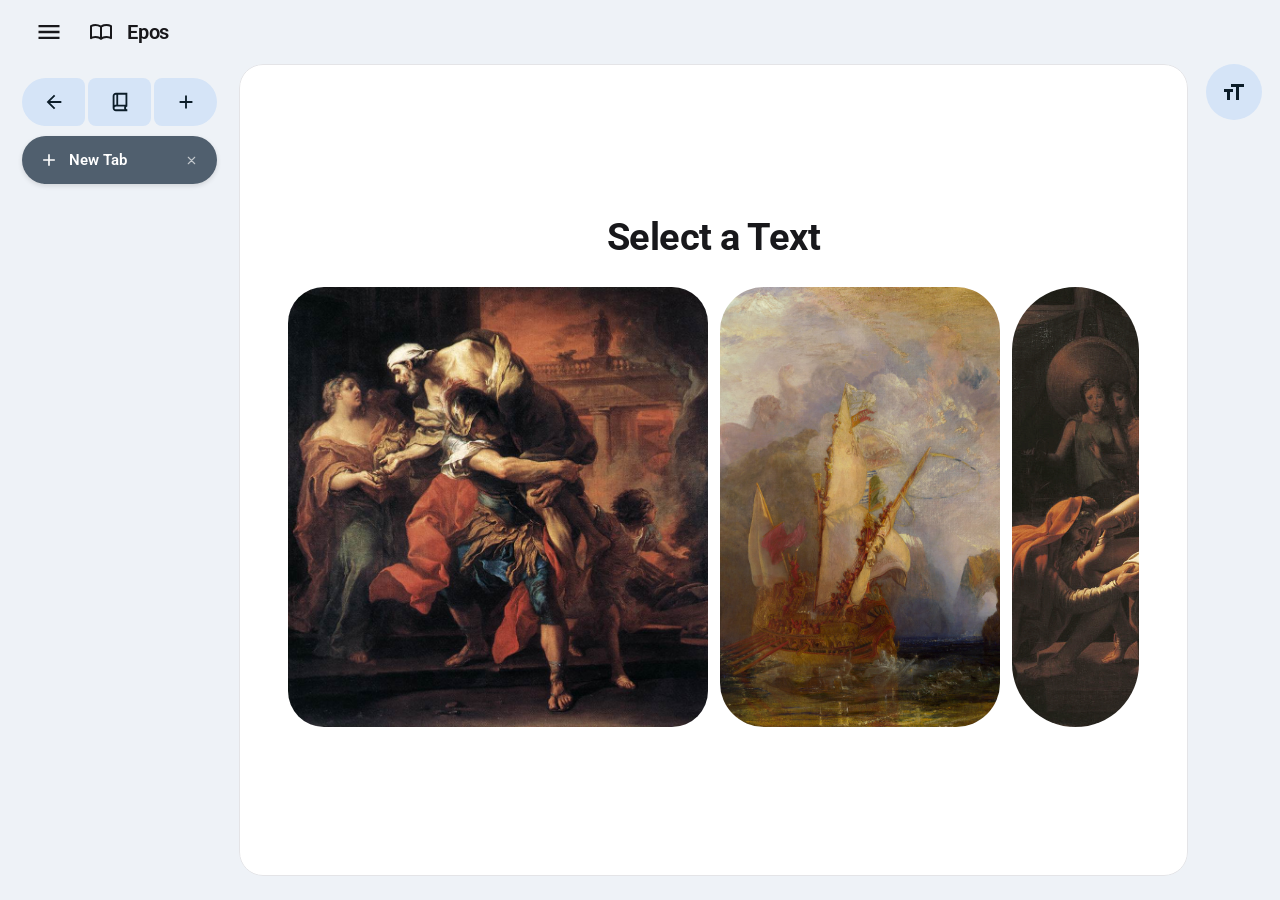
==== commit 50fd5a2b: "add close button on open tabs to close them, refine closing animation" ====
--- a/epos2.html
+++ b/epos2.html
@@ -78,6 +78,7 @@
         <div class="pair-divider-pill"></div>
       </div>
       <div class="view view-notebook tab-view" id="view-notebook" hidden>
+        <button class="pane-close" aria-label="Close pane" data-tip="Close pane" data-tip-side="bottom"><svg class="icon"><use href="assets/icons.svg#i-close"/></svg></button>
         <section class="pane notebook-pane" id="notebook-pane">
           <header class="nb-header">
             <div>
@@ -224,7 +225,7 @@
 <!-- WORD DEFINITION CARD -->
 <div class="word-card" id="word-card" role="dialog" aria-live="polite">
   <button class="card-bookmark" id="card-bookmark" data-tip="Bookmark this line" aria-label="Bookmark this line" aria-pressed="false">
-    <svg class="icon"><use href="assets/icons.svg#i-bookmark"/></svg>
+    <i class="bm-glyph" aria-hidden="true"></i>
   </button>
   <button class="card-note" id="card-note" data-tip="Add note" aria-label="Add note" aria-expanded="false">
     <svg class="icon"><use href="assets/icons.svg#i-note"/></svg>
@@ -254,8 +255,8 @@
 <!-- One reader is cloned from this for every text tab -->
 <template id="tpl-reader">
   <div class="view view-reader reader tab-view" data-split="off">
+    <button class="pane-close" aria-label="Close pane" data-tip="Close pane" data-tip-side="bottom"><svg class="icon"><use href="assets/icons.svg#i-close"/></svg></button>
     <div class="workspace">
-      <div class="bm-rail" aria-hidden="true"></div>
       <section class="pane pane-original">
         <h1 class="book-title">Book I</h1>
         <div class="verses passage"></div>
--- a/css/styles.css
+++ b/css/styles.css
@@ -56,6 +56,11 @@
     /* Widest a lone reading pane gets; the book bar above it is held to the same width */
     --reader-max: 860px;
 
+    /* Bookmark glyph shapes, used as masks (see .bm-glyph): closed outline, solid, and the outline with its
+       top-right corner opened up for the "+" that pops in when a bookmark is about to be added */
+    --bookmark-outline-icon: url("data:image/svg+xml,%3Csvg xmlns='http://www.w3.org/2000/svg' viewBox='0 0 24 24'%3E%3Cpath d='M6.5 3.5h11v17L12 16.6l-5.5 3.9Z' fill='none' stroke='black' stroke-width='2.2' stroke-linejoin='round'/%3E%3C/svg%3E");
+    --bookmark-add-icon: url("data:image/svg+xml,%3Csvg xmlns='http://www.w3.org/2000/svg' viewBox='0 0 24 24'%3E%3Cpath d='M12.5 3.5h-6v17l5.5-3.9 5.5 3.9V12' fill='none' stroke='black' stroke-width='2.2' stroke-linecap='round' stroke-linejoin='round'/%3E%3C/svg%3E");
+    --bookmark-plus-icon: url("data:image/svg+xml,%3Csvg xmlns='http://www.w3.org/2000/svg' viewBox='0 0 24 24'%3E%3Cpath d='M17.5 4.2v4.6M15.2 6.5h4.6' fill='none' stroke='black' stroke-width='2' stroke-linecap='round'/%3E%3C/svg%3E");
     --bookmark-fill-icon: url("data:image/svg+xml,%3Csvg xmlns='http://www.w3.org/2000/svg' viewBox='0 0 24 24'%3E%3Cpath d='M6.5 3.5h11v17L12 16.6l-5.5 3.9Z' fill='black' stroke='black' stroke-width='2.2' stroke-linejoin='round'/%3E%3C/svg%3E");
     --snippet-icon: url("data:image/svg+xml,%3Csvg xmlns='http://www.w3.org/2000/svg' viewBox='0 0 24 24'%3E%3Cpath d='M5,19H19V9.82L14.18,5H5V19Zm0,2q-0.83,0-1.41-0.59T3,19V5Q3,4.17 3.59,3.59T5,3H15l6,6V19q0,0.82-0.59,1.41T19,21H5Zm2-4H17V15H7v2Zm0-4H17V11H7v2ZM7,9h7V7H7V9ZM5,19V5V9.82V19Z'/%3E%3C/svg%3E");
   }
@@ -568,6 +573,7 @@
   }
   .view { height: 100%; overflow-y: auto; }
   .view-reader, .view-notebook { overflow: hidden; }
+  .view-notebook { position: relative; }   /* the notebook's scrollbar rail is placed against it */
 
   .empty-state {
     display: flex; flex-direction: column; align-items: center; justify-content: center; gap: 28px;
@@ -696,36 +702,61 @@
      ========================================================== */
   .workspace { position: relative; display: flex; height: 100%; overflow: hidden; }
 
-  /* Bookmark dots ride on the original pane's scrollbar. The rail sits over the scrollbar (placed from script,
-     see positionRail in app.js); only the dots take clicks, so the scrollbar itself still drags. */
-  .bm-rail { position: absolute; width: 14px; z-index: 6; pointer-events: none; display: none; }
+  /* The panes' scrollbar is drawn by script (see scrollbar.js): a rail laid over the pane's right padding, placed
+     from script, holding the thumb and, on the original text, the bookmark dots. Only the track, the thumb and the
+     dots' shapes take the pointer. */
+  .sb-rail { position: absolute; width: 20px; z-index: 6; pointer-events: none; display: none; }
+  .sb-track { position: absolute; inset: 0; pointer-events: auto; }
+  .sb-dots { position: absolute; inset: 0; pointer-events: none; }
+
+  /* The thumb: an 8px pill (centre 7px from the rail's left edge). Held, it grows to 14px with a plain ease (no
+     bounce). Its length is set from script; hitting the top or bottom squishes it (shorter and wider, see
+     squish() in scrollbar.js). */
+  .sb-thumb {
+    position: absolute; left: 3px; width: 8px;
+    border-radius: 4px;
+    background: var(--primary);
+    pointer-events: auto; touch-action: none; cursor: default;
+    transition: left 140ms ease, width 140ms ease, border-radius 140ms ease, opacity 90ms ease;
+  }
+  .sb-thumb::before { content: ''; position: absolute; inset: 0 -10px 0 -4px; }   /* a hit area as wide as the rail */
+  .sb-rail.dragging .sb-thumb { left: 0; width: 14px; border-radius: 7px; }
+  body.sb-dragging, body.sb-dragging * { user-select: none !important; }
+  /* Near a bookmark the pill gives way to the bookmark's circle (see updateRailNear in bookmarks.js); it stays while held */
+  .sb-rail.bm-near .sb-thumb { opacity: 0; }
+  /* Each dot is a 34px box drawn by script as an SVG path (a small circle; near a bookmark it morphs pill,
+     loading-indicator shape, circle). Its centre sits on the thumb's pill (left: 7px); top is set from script. */
   .bm-dot {
-    position: absolute; left: 7px;   /* centred on the 14px scrollbar; top is set from script */
-    width: 12px; height: 12px;
+    position: absolute; left: 7px;
+    width: 34px; height: 34px; padding: 0;
     transform: translate(-50%, -50%);
-    border-radius: var(--radius-full);
-    background: var(--primary);
-    border: 2px solid var(--surface);
-    box-sizing: border-box;
+    pointer-events: none;
+    display: grid; place-items: center;
+    transition: left 320ms var(--ease-bouncy), transform 160ms var(--ease-spring);
+  }
+  .bm-dot svg { position: absolute; inset: 0; width: 100%; height: 100%; overflow: visible; }
+  .bm-dot path {
+    fill: var(--primary);
+    stroke: var(--surface); stroke-width: 2; paint-order: stroke;   /* a ring that keeps it visible over the thumb */
     pointer-events: auto; cursor: pointer;
-    display: grid; place-items: center;
-    transition: width 260ms var(--ease-bouncy), height 260ms var(--ease-bouncy), left 260ms var(--ease-bouncy),
-                border-width 260ms ease, transform 140ms var(--ease-spring);
-  }
-  .bm-dot:hover { transform: translate(-50%, -50%) scale(1.15); }
-  /* Scrolled close to a bookmark: the dot grows into a circle with a bookmark in it (the thumb's pill is hidden
-     meanwhile, see .pane.bm-near). It grows leftwards so it is never clipped by the pane's edge. */
-  .bm-dot.near { left: 4px; width: 22px; height: 22px; border-width: 0; }
+    transition: stroke-width 200ms ease;
+  }
+  /* Scrolled close to a bookmark: a circle with a bookmark in it, and the thumb's pill hides (.sb-rail.bm-near).
+     It sits left of the pill's centre so that, even enlarged on hover, it keeps clear of the pane's edge:
+     centre -2px, radius 13 x 1.12 hover => its right side stops at about 12.6px of the 20px rail. */
+  .bm-dot.near { left: -2px; }
+  .bm-dot.near path { stroke-width: 0; }
+  .bm-dot:hover { transform: translate(-50%, -50%) scale(1.12); }
   .bm-dot::after {
     content: '';
-    width: 12px; height: 12px;
+    width: 14px; height: 14px;
     background: var(--on-primary);
     -webkit-mask: var(--bookmark-fill-icon) center / contain no-repeat;
             mask: var(--bookmark-fill-icon) center / contain no-repeat;
     opacity: 0; transform: scale(0.4);
-    transition: opacity 200ms ease, transform 260ms var(--ease-bouncy);
-  }
-  .bm-dot.near::after { opacity: 1; transform: scale(1); }
+    transition: opacity 120ms ease, transform 160ms ease;
+  }
+  .bm-dot.near::after { opacity: 1; transform: scale(1); transition: opacity 200ms ease 300ms, transform 300ms var(--ease-bouncy) 300ms; }
 
   .pane {
     height: 100%;
@@ -738,25 +769,9 @@
     overscroll-behavior: contain;
     user-select: text;
     transition: padding 180ms ease;
-  }
-
-  /* Scrollbar: no track chrome, thumb is a pill in the active-book colour, kept clear of the rounded corners */
-  .pane::-webkit-scrollbar { width: 14px; }
-  .pane::-webkit-scrollbar-track {
-    background: transparent;
-    border: none;
-    margin: var(--radius-xl) 0;
-  }
-  .pane::-webkit-scrollbar-thumb {
-    background: var(--primary);
-    border-radius: var(--radius-full);
-    border: 4px solid transparent;
-    background-clip: padding-box;
-    min-height: 32px;   /* keep equal to THUMB_MIN in app.js: the bookmark dots are placed from it */
-  }
-  /* Near a bookmark the pill gives way to the bookmark's circle (see updateRailNear in app.js) */
-  .pane.bm-near::-webkit-scrollbar-thumb { background: transparent; }
-  .pane::-webkit-scrollbar-corner { background: transparent; }
+    scrollbar-width: none;   /* the browser's scrollbar is hidden; the thumb is drawn by scrollbar.js */
+  }
+  .pane::-webkit-scrollbar { display: none; }
 
   .pane-original {
     width: 100%; max-width: var(--reader-max); margin: 0 auto; flex-shrink: 0;
@@ -831,18 +846,39 @@
   }
   .verse-words { flex: 1; display: inline-flex; flex-wrap: nowrap; column-gap: 0.45em; }
 
-  /* A bookmarked line carries a marker just past the right edge of the text block (inside the pane's padding).
-     Positioned against the whole row, so it is centred on the line; absolute, so it adds nothing to the row
-     height the chunker measures. Bookmarks are only added or removed from the word card. */
-  .verse.bookmarked::after {
-    content: '';
-    position: absolute; left: calc(100% + 6px); top: 50%;
-    width: 16px; height: 16px; margin-top: -8px;
-    background: var(--primary);
-    -webkit-mask: var(--bookmark-fill-icon) center / 14px no-repeat;
-            mask: var(--bookmark-fill-icon) center / 14px no-repeat;
-    pointer-events: none;
-  }
+  /* Bookmark glyph (the margin marker and the word-card button). ::before is the bookmark, ::after the "+".
+     Hovering an unbookmarked one opens the bookmark's top-right corner and pops the "+" into it. */
+  .bm-glyph { position: relative; display: block; color: inherit; flex-shrink: 0; transition: transform 200ms var(--ease-bouncy), opacity 140ms ease; }
+  .bm-glyph::before, .bm-glyph::after { content: ''; position: absolute; inset: 0; background: currentColor; }
+  .bm-glyph::before {
+    -webkit-mask: var(--bookmark-outline-icon) center / contain no-repeat;
+            mask: var(--bookmark-outline-icon) center / contain no-repeat;
+  }
+  .bm-glyph::after {
+    -webkit-mask: var(--bookmark-plus-icon) center / contain no-repeat;
+            mask: var(--bookmark-plus-icon) center / contain no-repeat;
+    transform: scale(0); transform-origin: 73% 27%;
+    transition: transform 320ms var(--ease-bouncy);
+  }
+
+  /* In the margin, left of the line (and of its number, when it has one). The gutter's number ends 28px from the
+     line's left edge, is --nd digits wide (set on numbered lines, `ch` is read in the number's own font), and
+     the glyph's box sits a 4px gap before it. Positioned against the whole row and absolute, so it is centred on
+     the line and adds nothing to the row height the chunker measures. */
+  .verse-bm {
+    position: absolute; top: 50%; margin-top: -12px;
+    left: calc(28px - var(--nd, 0) * 1ch - 4px - 24px);
+    width: 24px; height: 24px;
+    font-size: 0.84rem; font-weight: 500;
+    color: var(--primary);
+    opacity: 0; cursor: pointer;
+  }
+  .verse:hover .verse-bm { opacity: 0.35; }
+  .verse-bm:hover { opacity: 1; transform: scale(1.2); }
+  .verse.bookmarked .verse-bm { opacity: 1; }
+  .verse.bookmarked .verse-bm::before { -webkit-mask-image: var(--bookmark-fill-icon); mask-image: var(--bookmark-fill-icon); }
+  .verse:not(.bookmarked) .verse-bm:hover::before { -webkit-mask-image: var(--bookmark-add-icon); mask-image: var(--bookmark-add-icon); }
+  .verse:not(.bookmarked) .verse-bm:hover::after { transform: scale(1); }
   .verse.flash { animation: lineFlash 1200ms ease-out; }
   @keyframes lineFlash { 0%, 35% { background: var(--primary-container); } 100% { background: transparent; } }
 
@@ -1009,10 +1045,13 @@
     display: grid; place-items: center;
     transition: background-color 140ms ease, color 140ms ease, transform 150ms var(--ease-spring);
   }
-  .card-bookmark .icon { width: 17px; height: 17px; }
+  .card-bookmark .bm-glyph { width: 19px; height: 19px; }
   .card-bookmark:hover { background: color-mix(in srgb, var(--on-primary-container) 12%, transparent); transform: scale(1.08); }
+  .card-bookmark:hover .bm-glyph { transform: scale(1.3); }
+  .card-bookmark:not(.has-bookmark):hover .bm-glyph::before { -webkit-mask-image: var(--bookmark-add-icon); mask-image: var(--bookmark-add-icon); }
+  .card-bookmark:not(.has-bookmark):hover .bm-glyph::after { transform: scale(1); }
   .card-bookmark.has-bookmark { background: var(--primary); color: var(--on-primary); }
-  .card-bookmark.has-bookmark .icon { fill: currentColor; }
+  .card-bookmark.has-bookmark .bm-glyph::before { -webkit-mask-image: var(--bookmark-fill-icon); mask-image: var(--bookmark-fill-icon); }
 
   /* The note, shown right in the gloss */
   .card-user-note {
@@ -1278,11 +1317,14 @@
   /* ==========================================================
      10. SPLIT TABS
      ========================================================== */
-  .panes { display: flex; height: 100%; }
+  .panes { display: flex; height: 100%; position: relative; }
   .pair-divider { order: 1; }
   .panes[data-count="2"] .pair-divider { display: flex; }
+  /* A split opening or closing is driven from script (see beginSplitOpen / beginSplitClose in motion.js) */
+  .panes.morphing :is(.tab-view, .pane, .pair-divider) { transition: none !important; }
 
   .tab-view {
+    position: relative;
     flex: 1 1 0; min-width: 0; height: 100%;
     /* Panes spring between sizes; the bounce comes from the overshooting curve */
     transition: flex-grow var(--grow-dur, 520ms) var(--ease-bouncy), transform 520ms var(--ease-bouncy);
@@ -1298,6 +1340,24 @@
   .panes[data-count="2"] .pane-original { max-width: 100%; }
   .panes[data-count="2"] .book-title, .panes[data-count="2"] .nb-title { cursor: grab; user-select: none; touch-action: none; }
   body.pane-dragging, body.pane-dragging * { cursor: grabbing !important; user-select: none !important; }
+
+  /* Each pane of a split has an X pinned to its top-right corner, so it rides along with the pane's edge.
+     It sits left of the scrollbar rail (the rightmost 20px of the pane). */
+  .pane-close {
+    position: absolute; top: 14px; right: 24px;
+    z-index: 7;
+    width: 32px; height: 32px;
+    border-radius: var(--radius-full);
+    display: none; place-items: center;
+    color: var(--gray-600);
+    transition: background-color 120ms ease, color 120ms ease, transform 150ms var(--ease-spring);
+  }
+  .pane-close .icon { width: 18px; height: 18px; }
+  .pane-close:hover { background: color-mix(in srgb, var(--text) 9%, transparent); color: var(--text); transform: scale(1.08); }
+  .pane-close:active { transform: scale(0.94); }
+  .pane-close:focus-visible { outline: 2px solid var(--primary); outline-offset: 2px; }
+  .panes[data-count="2"] .pane-close { display: grid; }
+  .panes[data-count="2"] .nb-header { padding-right: 44px; }   /* clear of the X */
 
   /* Two tabs sharing one pill, with a cut between them */
   .tab-group { display: flex; gap: 3px; }
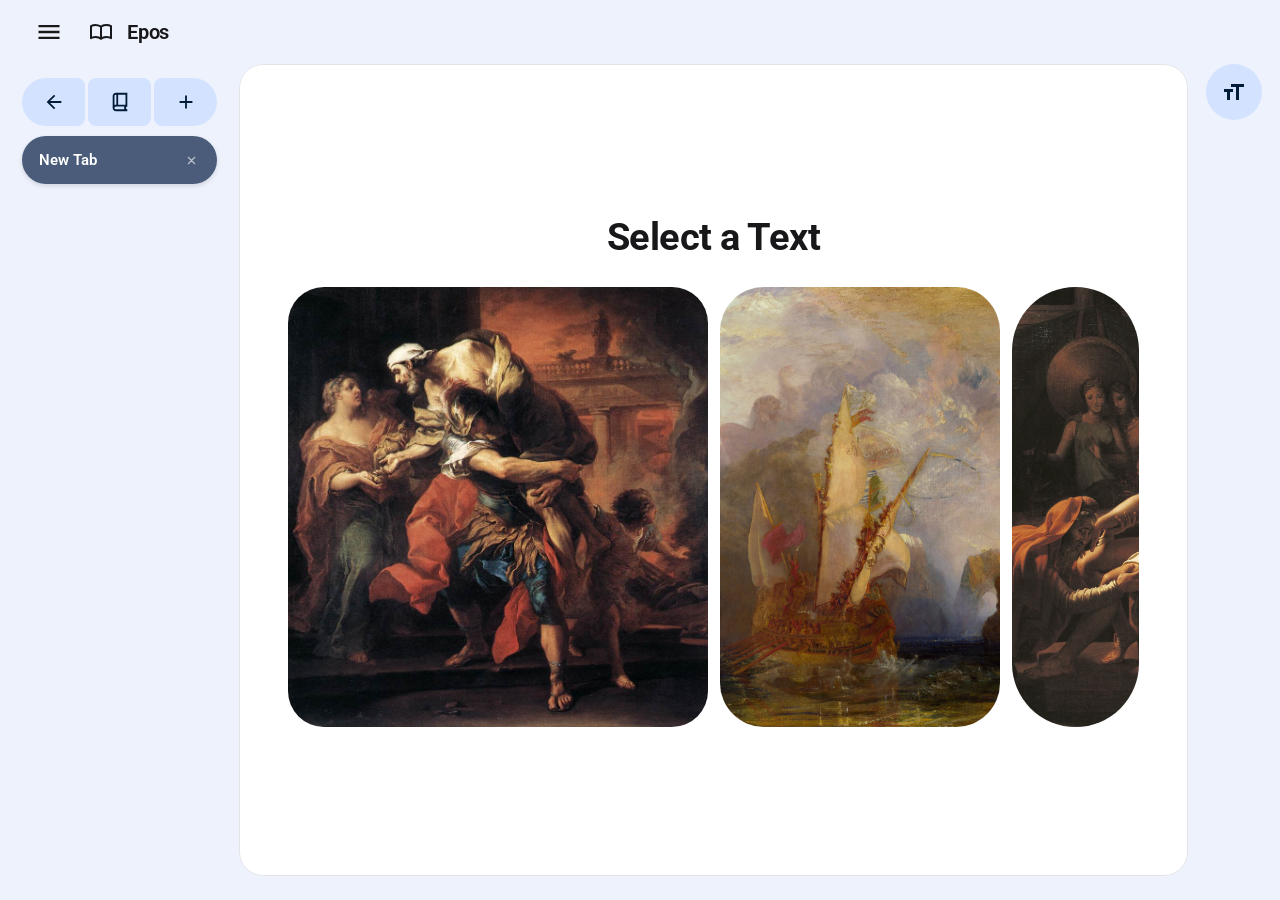
==== commit 52294ccd: "add amber color and light/dark mode" ====
--- a/epos2.html
+++ b/epos2.html
@@ -8,6 +8,13 @@
 <link rel="preconnect" href="https://fonts.gstatic.com" crossorigin>
 <link href="https://fonts.googleapis.com/css2?family=Gentium+Plus:ital,wght@0,400;0,700;1,400&family=Roboto:ital,wght@0,400;0,500;0,700;1,400&display=swap" rel="stylesheet">
 <link rel="stylesheet" href="css/styles.css">
+<script>
+  /* Set light/dark before the first paint so a dark page doesn't flash white (settings.js takes over from here) */
+  try {
+    document.documentElement.dataset.theme = localStorage.getItem('epos.theme.v1')
+      ?? (matchMedia('(prefers-color-scheme: dark)').matches ? 'dark' : 'light');
+  } catch { /* storage unavailable */ }
+</script>
 <script src="js/main.js" type="module" defer></script>
 </head>
 <body>
@@ -128,6 +135,10 @@
       <button class="tool-btn" id="btn-popups" style="--i: 3" data-tip="View Options" aria-label="View options" aria-expanded="false">
         <svg class="icon"><use href="assets/icons.svg#i-popups"/></svg>
       </button>
+      <button class="tool-btn theme-btn" id="btn-theme" style="--i: 4" data-tip="Dark Mode" aria-label="Dark mode" aria-pressed="false">
+        <svg class="icon icon-moon"><use href="assets/icons.svg#i-moon"/></svg>
+        <svg class="icon icon-sun"><use href="assets/icons.svg#i-sun"/></svg>
+      </button>
     </div>
 
     <div class="popover flyout" id="popups-flyout">
--- a/css/styles.css
+++ b/css/styles.css
@@ -19,15 +19,22 @@
     --primary-container: #D5E4F7;
     --on-primary-container: #0C1D29;
     --secondary: #555F68;
+    --on-secondary: #FFFFFF;
     --secondary-container: #D9E3ED;
     --on-secondary-container: #121C23;
 
-    --bg: color-mix(in srgb, var(--secondary-container) 45%, #ffffff);
+    /* What tints are mixed into (white here, near-black in dark mode), and what hovers shade toward */
+    --mix-base: #ffffff;
+    --hover-shade: #000000;
+    --bg: color-mix(in srgb, var(--secondary-container) 45%, var(--mix-base));
     --surface: #ffffff;
     --text: var(--gray-900);
     --text-muted: var(--gray-500);
     /* Light tint used for fields and chips inside tinted popups */
-    --soft: color-mix(in srgb, var(--secondary-container) 60%, #ffffff);
+    --soft: color-mix(in srgb, var(--secondary-container) 60%, var(--mix-base));
+    /* The toast: dark on a light page, light on a dark one */
+    --inverse-surface: #18181b;
+    --inverse-on-surface: #ffffff;
 
     --radius-sm: 8px;
     --radius-md: 16px;
@@ -63,6 +70,53 @@
     --bookmark-plus-icon: url("data:image/svg+xml,%3Csvg xmlns='http://www.w3.org/2000/svg' viewBox='0 0 24 24'%3E%3Cpath d='M17.5 4.2v4.6M15.2 6.5h4.6' fill='none' stroke='black' stroke-width='2' stroke-linecap='round'/%3E%3C/svg%3E");
     --bookmark-fill-icon: url("data:image/svg+xml,%3Csvg xmlns='http://www.w3.org/2000/svg' viewBox='0 0 24 24'%3E%3Cpath d='M6.5 3.5h11v17L12 16.6l-5.5 3.9Z' fill='black' stroke='black' stroke-width='2.2' stroke-linejoin='round'/%3E%3C/svg%3E");
     --snippet-icon: url("data:image/svg+xml,%3Csvg xmlns='http://www.w3.org/2000/svg' viewBox='0 0 24 24'%3E%3Cpath d='M5,19H19V9.82L14.18,5H5V19Zm0,2q-0.83,0-1.41-0.59T3,19V5Q3,4.17 3.59,3.59T5,3H15l6,6V19q0,0.82-0.59,1.41T19,21H5Zm2-4H17V15H7v2Zm0-4H17V11H7v2ZM7,9h7V7H7V9ZM5,19V5V9.82V19Z'/%3E%3C/svg%3E");
+  }
+
+  /* Dark mode. The palette roles themselves come from settings.js (each palette has a dark set); the values
+     below are Slate's, so the page is right before the script runs. The grey scale is turned around, so
+     everything drawn in --gray-* (borders, muted text, tracks) keeps its meaning. The page and the panes are
+     tinted with a little of the palette's secondary container, which keeps the six palettes telling apart. */
+  :root[data-theme="dark"] {
+    color-scheme: dark;
+    --gray-50:  #18171b;
+    --gray-100: #212024;
+    --gray-200: #2f2e33;
+    --gray-300: #3e3d43;
+    --gray-400: #5d5c63;
+    --gray-500: #9b9aa2;
+    --gray-600: #b5b4bc;
+    --gray-700: #cfced5;
+    --gray-800: #e2e1e7;
+    --gray-900: #ecebf0;
+
+    --primary: #B3C8E8;
+    --on-primary: #1B2E49;
+    --primary-container: #334461;
+    --on-primary-container: #D3E3FF;
+    --secondary: #BEC6DC;
+    --on-secondary: #283041;
+    --secondary-container: #3F4759;
+    --on-secondary-container: #DAE2F9;
+
+    --mix-base: #121115;
+    --hover-shade: #ffffff;
+    --bg: color-mix(in srgb, var(--secondary-container) 16%, #0d0c10);
+    --surface: color-mix(in srgb, var(--secondary-container) 24%, #141317);
+    --text: #e6e1e5;
+    --soft: color-mix(in srgb, var(--secondary-container) 60%, var(--mix-base));
+    --inverse-surface: #e6e1e5;
+    --inverse-on-surface: #1c1b1f;
+
+    /* Shadows hardly show on a dark page; the panes are set apart by their tint and border instead */
+    --shadow-pop:  0 12px 36px rgba(0, 0, 0, 0.5);
+    --shadow-pane: 0 2px 10px rgba(0, 0, 0, 0.25);
+    --shadow-1: 0 1px 2px rgba(0, 0, 0, 0.5), 0 1px 3px 1px rgba(0, 0, 0, 0.3);
+    --shadow-3: 0 1px 3px rgba(0, 0, 0, 0.5), 0 4px 8px 3px rgba(0, 0, 0, 0.3);
+  }
+
+  /* Switching modes: colours cross-fade, for this moment only (settings.js adds and removes the class) */
+  :root.theme-fade, :root.theme-fade *, :root.theme-fade *::before, :root.theme-fade *::after {
+    transition: background-color 320ms ease, color 320ms ease, border-color 320ms ease, fill 320ms ease, stroke 320ms ease !important;
   }
 
   /* ==========================================================
@@ -230,7 +284,7 @@
     padding: 8px;
     border: 0;
     border-radius: 24px;
-    background: color-mix(in srgb, var(--secondary-container) 30%, #ffffff);
+    background: color-mix(in srgb, var(--secondary-container) 30%, var(--mix-base));
     color: var(--text);
     z-index: 275;
   }
@@ -298,8 +352,11 @@
     box-shadow: 0 2px 5px rgba(0, 0, 0, 0.12);
   }
   .tab-left { display: flex; align-items: center; gap: 10px; min-width: 0; flex: 1; }
-  .tab-icon { width: 20px; height: 20px; }
   .tab-title { white-space: nowrap; overflow: hidden; text-overflow: ellipsis; font-size: 14.5px; font-weight: 600; }
+  /* "Aeneid • I.1-25": the work's name gives way (with an ellipsis) before the book and lines do */
+  .tab-title-work { display: flex; gap: 0.4em; min-width: 0; overflow: visible; }
+  .tab-work { min-width: 0; overflow: hidden; text-overflow: ellipsis; font-style: italic; font-weight: 600; }
+  .tab-ref { flex: none; font-variant-numeric: tabular-nums; }
   .tab-close {
     width: 22px; height: 22px;
     border-radius: var(--radius-full);
@@ -309,7 +366,7 @@
     transition: background-color 130ms ease, opacity 130ms ease, transform 130ms ease;
   }
   .tab-close .icon { width: 13px; height: 13px; }
-  .tab-close:hover { opacity: 1; background: rgba(255, 255, 255, 0.2); transform: scale(1.1); }
+  .tab-close:hover { opacity: 1; background: color-mix(in srgb, currentColor 18%, transparent); transform: scale(1.1); }
   .tab:not(.active) .tab-close:hover { background: var(--gray-200); }
 
   /* Collapse, notebook and new tab: three parts of one pill (same cut as a split tab pair) */
@@ -328,7 +385,7 @@
   }
   .add-half:first-child { border-radius: 24px 8px 8px 24px; }
   .add-half:last-child  { border-radius: 8px 24px 24px 8px; }
-  .add-half:hover { background: color-mix(in srgb, var(--primary-container) 86%, #000); transform: translateY(-1px); }
+  .add-half:hover { background: color-mix(in srgb, var(--primary-container) 86%, var(--hover-shade)); transform: translateY(-1px); }
   .add-half:active { transform: scale(0.97); }
   .add-half .icon { width: 22px; height: 22px; }
 
@@ -401,7 +458,7 @@
   /* One bar, the same colour as the new-tab buttons. Collapsed it is a circle holding a single button;
      opened it springs out into a pill that holds every tool. */
   .tool-bar {
-    --tools: 4;
+    --tools: 5;
     position: relative;
     display: flex; flex-direction: column; align-items: center; gap: 8px;
     width: 56px; height: 56px; padding: 4px;
@@ -410,7 +467,7 @@
     border-radius: 28px;
     transition: height 300ms cubic-bezier(0.4, 0, 0.2, 1), background-color 150ms ease;
   }
-  .tool-bar:not(.open):hover { background: color-mix(in srgb, var(--primary-container) 86%, #000); }
+  .tool-bar:not(.open):hover { background: color-mix(in srgb, var(--primary-container) 86%, var(--hover-shade)); }
   .tool-bar.open { height: calc(56px + var(--tools) * 56px); transition: height 640ms var(--ease-bouncy), background-color 150ms ease; }
 
   .tool-toggle, .tool-btn {
@@ -436,6 +493,12 @@
   .tool-bar:not(.open) .tool-btn { opacity: 0; visibility: hidden; pointer-events: none; transition: opacity 90ms ease, visibility 0s linear 90ms; }
   .tool-bar.open .tool-btn { animation: toolIn 520ms var(--ease-bouncy) backwards; animation-delay: calc(var(--i, 0) * 50ms + 90ms); }
   @keyframes toolIn { from { opacity: 0; transform: scale(0.4) translateY(-12px); } }
+  /* Light / dark: the moon (in light mode) and the sun (in dark mode) swap with a spin */
+  .theme-btn .icon { grid-area: 1 / 1; transition: opacity 160ms ease, transform 560ms var(--ease-bouncy); }
+  :root.theme-fade .theme-btn .icon { transition: opacity 160ms ease, transform 560ms var(--ease-bouncy) !important; }
+  .theme-btn .icon-sun { opacity: 0; transform: rotate(-90deg) scale(0.5); }
+  :root[data-theme="dark"] .theme-btn .icon-moon { opacity: 0; transform: rotate(90deg) scale(0.5); }
+  :root[data-theme="dark"] .theme-btn .icon-sun { opacity: 1; transform: none; }
 
   /* Flyouts (Text Options, View Options): the main menu's look. Tops line up with their buttons in the open bar. */
   .flyout {
@@ -1080,7 +1143,7 @@
     color: var(--gray-800);
   }
   .palette-swatch { display: flex; gap: 6px; margin-bottom: 4px; }
-  .palette-dot { width: 18px; height: 18px; border-radius: 50%; box-shadow: inset 0 0 0 1px rgba(0,0,0,.14), 0 0 0 1.5px rgba(255,255,255,.9); }
+  .palette-dot { width: 18px; height: 18px; border-radius: 50%; box-shadow: inset 0 0 0 1px rgba(0,0,0,.14), 0 0 0 1.5px var(--surface); }
   .settings-chips { display: flex; flex-wrap: wrap; gap: 10px; }
   .settings-chip {
     flex: 1; min-width: 140px;
@@ -1106,8 +1169,8 @@
     transform: translateX(-50%) translateY(24px) scale(0.92);
     display: flex; align-items: center; gap: 16px;
     padding: 6px 6px 6px 22px;
-    background: var(--gray-900);
-    color: #fff;
+    background: var(--inverse-surface);
+    color: var(--inverse-on-surface);
     border-radius: var(--radius-full);
     font-size: 13.5px; font-weight: 500;
     box-shadow: 0 6px 20px rgba(0, 0, 0, 0.18);
@@ -1128,6 +1191,9 @@
   }
   .toast-undo:hover { background: color-mix(in srgb, var(--primary) 82%, #fff); }
   .toast-undo:active { transform: scale(0.95); }
+  /* On the light toast of dark mode the pale primary would wash out: the button takes the deep container instead */
+  :root[data-theme="dark"] .toast-undo { background: var(--primary-container); color: var(--on-primary-container); }
+  :root[data-theme="dark"] .toast-undo:hover { background: color-mix(in srgb, var(--primary-container) 84%, #000); }
 
   /* Hover tips for icon buttons: the tab hover card, smaller */
   .tip {
@@ -1196,7 +1262,7 @@
     flex-shrink: 0;
     transition: background-color 150ms ease, transform 150ms var(--ease-spring);
   }
-  .btn-new-note:hover { background: var(--gray-700); transform: translateY(-1px); }
+  .btn-new-note:hover { background: color-mix(in srgb, var(--primary) 86%, var(--hover-shade)); transform: translateY(-1px); }
   .btn-new-note:active { transform: scale(0.97); }
   .btn-new-note .icon { width: 18px; height: 18px; }
   .nb-empty { padding: 56px 16px; text-align: center; font-size: 15px; line-height: 1.5; color: var(--gray-400); }
@@ -1250,15 +1316,15 @@
   .note-card > .note-edit, .note-card > .note-jump, .note-card > .note-del { position: relative; z-index: 1; }
 
   /* Hovered: the "elevated" card, a surface lifted by a soft shadow */
-  .note-card:hover { background: color-mix(in srgb, var(--primary-container) 92%, #000); box-shadow: var(--shadow-1); }
+  .note-card:hover { background: color-mix(in srgb, var(--primary-container) 92%, var(--hover-shade)); box-shadow: var(--shadow-1); }
   .note-card:focus-within { background: var(--surface); border-color: var(--primary); }
 
   /* Pressed: the card darkens and a deeper ripple spreads from the cursor to fill it */
-  .note-card.pressed { background: color-mix(in srgb, var(--primary-container) 88%, #000); border-color: transparent; }
+  .note-card.pressed { background: color-mix(in srgb, var(--primary-container) 88%, var(--hover-shade)); border-color: transparent; }
   .note-ripple {
     position: absolute; z-index: 0;
     border-radius: 50%;
-    background: color-mix(in srgb, var(--primary-container) 78%, #000);
+    background: color-mix(in srgb, var(--primary-container) 78%, var(--hover-shade));
     pointer-events: none;
     transform: scale(0);
     transition: transform 460ms cubic-bezier(0.2, 0, 0, 1), opacity 240ms ease;
@@ -1269,7 +1335,7 @@
   /* Dragged: filled gray and lifted, following the cursor (position is set from script) */
   .note-card.dragging {
     z-index: 20;
-    background: color-mix(in srgb, var(--primary-container) 78%, #000); border-color: transparent;
+    background: color-mix(in srgb, var(--primary-container) 78%, var(--hover-shade)); border-color: transparent;
     box-shadow: var(--shadow-3);
     cursor: grabbing;
     will-change: transform;
